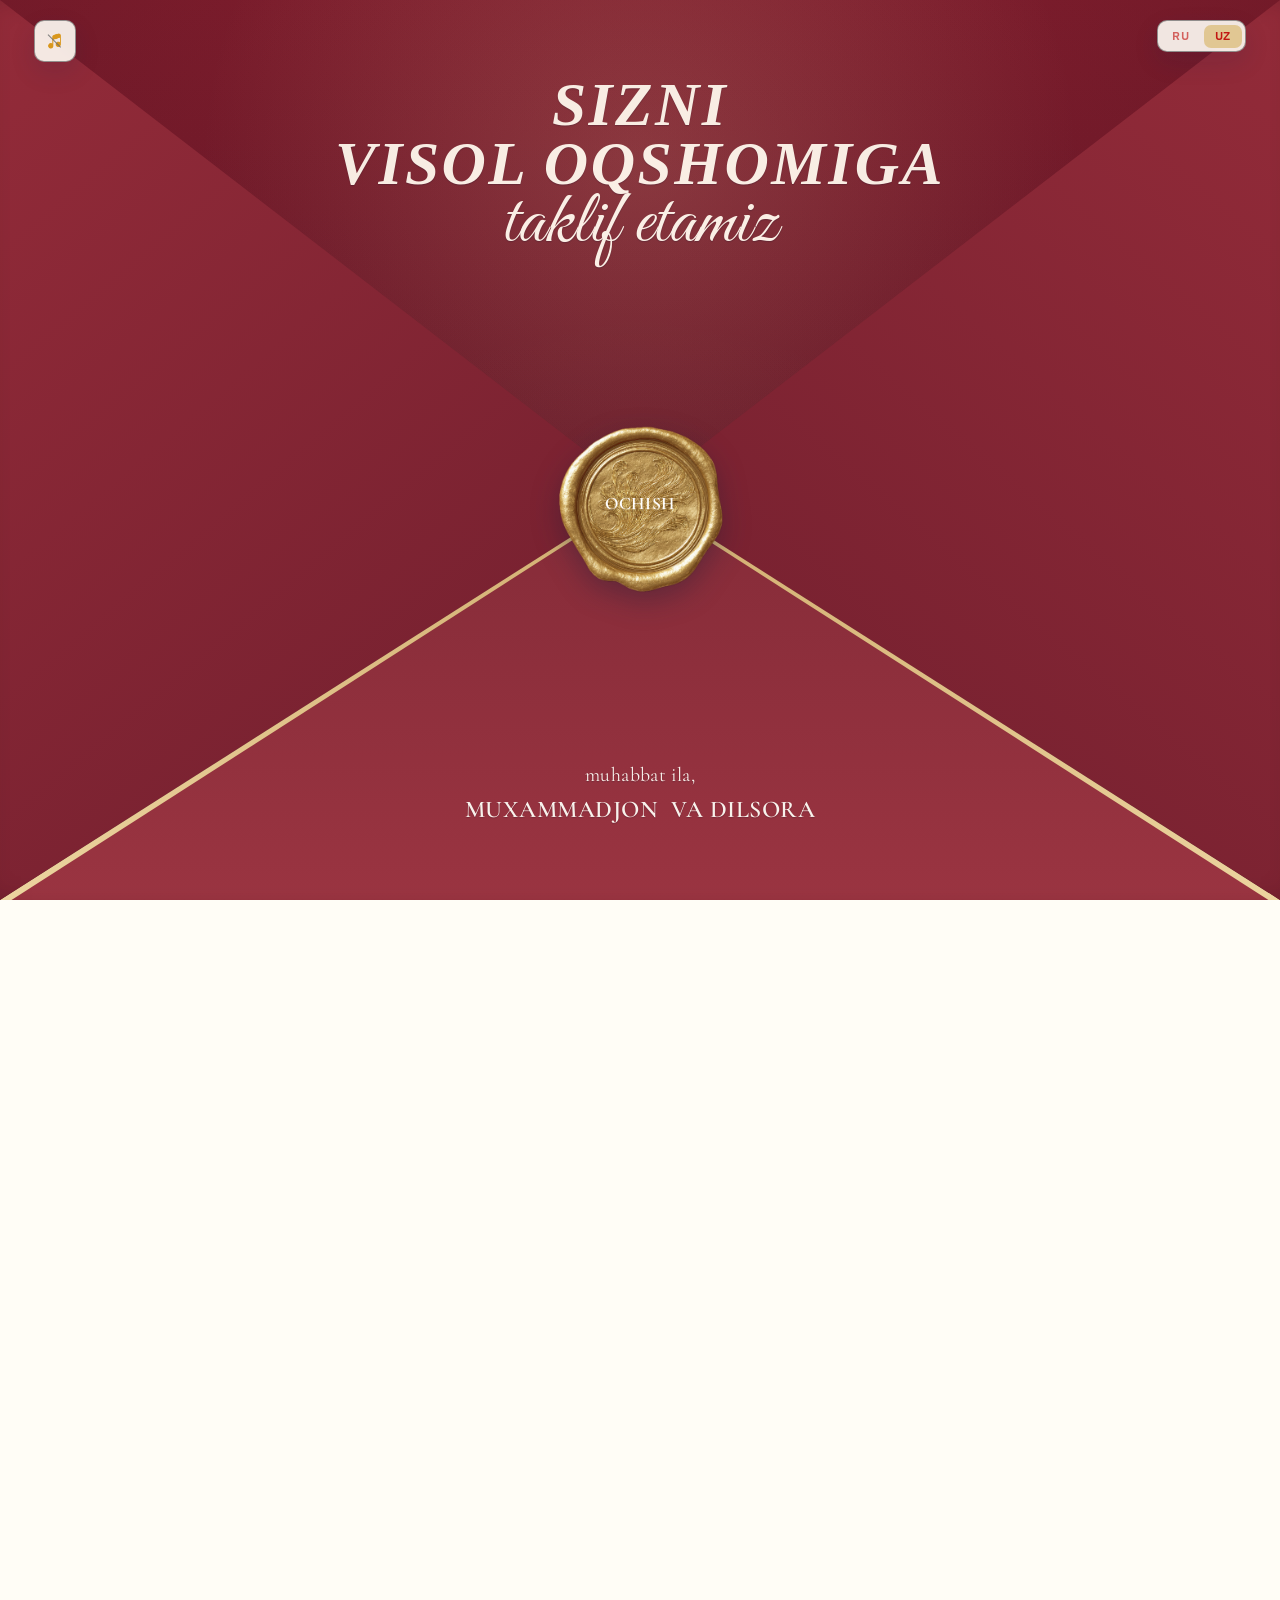
==== index.html @ d84ff4a4 "push push push my baby" ====
<!DOCTYPE html>
<head>
  <meta charset="UTF-8">
  <meta name="viewport" content="width=device-width, initial-scale=1.0">
  <title>Muxammadjon va Dilsora | To'y taklifnomasi</title>

  <meta name="description" content="Muxammadjon va Dilsoraning 2026-yil 19-maydagi to'y taklifnomasi.">

  <!-- Open Graph / Facebook -->
  <meta property="og:type" content="website">
  <meta property="og:url" content="https://muxammadjon-va-dilsora.vercel.app/">
  <meta property="og:title" content="Muxammadjon & Dilsora | 19.05.2026">
  <meta property="og:description" content="Visol oqshomimizga lutfan taklif etamiz. Baxtli kunimizda aziz mehmonimiz bo'ling!">
  <meta property="og:image" content="https://muxammadjon-va-dilsora.vercel.app/images/preview.png">

  <!-- Twitter -->
  <meta name="twitter:card" content="summary_large_image">
  <meta name="twitter:title" content="Muxammadjon & Dilsora | 19.05.2026">
  <meta name="twitter:description" content="Visol oqshomimizga lutfan taklif etamiz. Baxtli kunimizda aziz mehmonimiz bo'ling!">
  <meta name="twitter:image" content="https://muxammadjon-va-dilsora.vercel.app/images/preview.png">

  <!-- Font va Stillar (O'zgartirilmasin) -->
  <link rel="preconnect" href="https://fonts.googleapis.com">
  <link rel="preconnect" href="https://fonts.gstatic.com" crossorigin="">
  <link href="https://fonts.googleapis.com/css2?family=Cormorant+Garamond:ital,wght@0,400;0,600;1,400&family=Great+Vibes&family=IBM+Plex+Sans:wght@400;600&display=swap" rel="stylesheet">
  <link rel="stylesheet" href="./styles/styles.css">
</head>

<body class="intro-active">
  <nav class="language-switcher" data-i18n-attr="aria-label:languageSwitcher" aria-label="Til tanlash">
    <button class="language-option" type="button" data-language="ru"
      data-i18n-attr="aria-label:languageRuLabel;title:languageRuLabel" aria-label="Ruscha" aria-pressed="false"
      title="Ruscha">
      RU
    </button>
    <button class="language-option is-active" type="button" data-language="uz"
      data-i18n-attr="aria-label:languageUzLabel;title:languageUzLabel" aria-label="O'zbekcha" aria-pressed="true"
      title="O'zbekcha">
      UZ
    </button>
  </nav>

  <button class="music-toggle" id="musicToggleBtn" type="button" aria-label="Musiqani yoqish" aria-pressed="false"
    title="Musiqani yoqish">
    <img class="music-icon-image" src="./images/musicIcon.png" alt="" aria-hidden="true">
  </button>

  <section class="intro" id="intro" aria-label="Taklifnoma konverti" data-i18n-attr="aria-label:ariaIntro">
    <div class="envelope-stage" id="envelope" role="img" aria-label="Muhrlangan qog'oz konvert"
      data-i18n-attr="aria-label:ariaEnvelope">
      <div class="flap-note-script">
        <p class="flap-note" data-i18n-html="envelopeTopNote">
          <span class="flap-note-top">SIZNI</span>
          <span
            class="flap-note-middle">VISOL OQSHOMIGA
          </span>
            <span class="flap-note-script">taklif etamiz</span></p>
      </div>
      <div class="flap flap-left"></div>
      <div class="flap flap-right"></div>
      <div class="flap flap-bottom">
        <p class="flap-signature">
          <span data-i18n="withLove">muhabbat ila,</span><br>
          <strong data-i18n="signatureNames">Muxammadjon&#160;va&#160;Dilsora</strong>
        </p>
      </div>

      <button class="seal-button" id="openInviteBtn" type="button" aria-expanded="false">
        <span data-i18n-html="openHere">ochish</span>
      </button>

    </div>
  </section>

  <main class="invitation" id="invitation" aria-hidden="true">
    <section class="letter-hero reveal" id="letterHero">
      <article class="heritage-hero" role="img" aria-label="Yoshlar ismlari tushirilgan an'anaviy sahifa"
        data-i18n-attr="aria-label:ariaOrnamentHero">
        <img class="heritage-border" src="./images/border ornament.png" alt="" aria-hidden="true">
        <div class="heritage-horns" aria-hidden="true">
          <img class="heritage-horn heritage-horn--left" src="./images/musicInstrument.png" alt="">
          <img class="heritage-horn heritage-horn--right" src="./images/musicInstrument.png" alt="">
        </div>
        <p class="ornament-names heritage-names" data-i18n-html="ornamentNames" style="--ornament-name-fit-scale: 1;">
          <span class="ornament-name-line" style="--line-fit-scale: 0.896;">Muxammadjon</span><span
            class="ornament-name-amp">va</span><span class="ornament-name-line"
            style="--line-fit-scale: 0.896;">Dilsora</span></p>
        <img class="heritage-couple" src="./images/couple.png" alt="" aria-hidden="true">
      </article>

      <a class="scroll-indicator scroll-indicator--hero" href="#letterCard">
        <span class="scroll-indicator__text" data-i18n="scrollHint">Pastga tushuring</span>
        <span class="scroll-indicator__arrow" aria-hidden="true">↓</span>
      </a>
    </section>

    <section class="letter-card reveal" id="letterCard">
      <h1 class="hero-title" data-i18n-html="heroNames">Aziz&#160;va&#160;qadrdon<br><span
          class="no-break">insonimiz!</span></h1>

      <p class="lead" data-i18n-html="lead">Hayotimizdagi eng baxtli kunlardan biri - nikoh to'yimizni siz bilan birga
        nishonlashni niyat qildik.<br><br>Sizni ushbu kechamizga samimiy taklif etamiz.<br><br><strong>Quvonchli
          kunimizda aziz mehmonimiz bo'lishingizni intizorlik bilan kutamiz.</strong></p>
    </section>

    <div class="details-sections has-sprigs">
      <div class="section-sprigs" aria-hidden="true">
        <img class="section-sprig section-sprig--top-left" src="./images/pomegranate.png" alt="">
        <img class="section-sprig section-sprig--mid-right" src="./images/pomegranate.png" alt="">
        <img class="section-sprig section-sprig--bottom-left" src="./images/flowerUzb.png" alt="">
      </div>

      <section class="calendar-section reveal" aria-label="To'y sanasi" data-i18n-attr="aria-label:ariaWeddingDate">
        <div class="calendar" role="img" aria-label="2026-yil May kalendari, 19-may belgilangan"
          data-i18n-attr="aria-label:ariaCalendar">
          <div class="calendar-head">
            <span data-i18n="calendarMonth">May, 2026</span>
          </div>

          <div class="calendar-grid week-days">
            <span data-i18n="weekdayMon">DU</span>
            <span data-i18n="weekdayTue">SE</span>
            <span data-i18n="weekdayWed">CHOR</span>
            <span data-i18n="weekdayThu">PAY</span>
            <span data-i18n="weekdayFri">JU</span>
            <span data-i18n="weekdaySat">SHA</span>
            <span data-i18n="weekdaySun">YA</span>
          </div>

          <div class="calendar-grid days">
            <span>18</span>
            <div class="heart-cell" aria-label="To'y kuni" data-i18n-attr="aria-label:ariaWeddingDay">
              <span class="heart-day"><span>19</span></span>
            </div>
            <span>20</span>
            <span>21</span>
            <span>22</span>
            <span>23</span>
            <span>24</span>
          </div>
        </div>
      </section>

      <section class="location-section reveal" aria-label="To'yxona manzili"
        data-i18n-attr="aria-label:ariaVenueDetails">
        <h2 class="location-title" data-i18n="locationTitle">To'y manzili</h2>
        <p class="venue-name" data-i18n="venueName">Otajon ota</p>
        <p class="venue-address" data-i18n="venueAddress">Qorako'l tumani</p>
        <p class="venue-address" data-i18n="venueAddresstuman">Qorako'l tumani</p>
        <div class="map-links">
          <a class="map-link"
            href="https://yandex.uz/maps/192405/karakul/?l=sat%2Cskl&ll=63.840617%2C39.514864&mode=search&sll=63.840251%2C39.513702&text=39.513702%2C63.840251&z=17"
            target="_blank" rel="noopener noreferrer">
            <span data-i18n="mapLinkYandex">Yandex Xarita</span>
          </a>
          <a class="map-link" href="https://maps.app.goo.gl/f39A5SToiLH3HTyYA" target="_blank"
            rel="noopener noreferrer">
            <span data-i18n="mapLinkGoogle">Google Xarita</span>
          </a>
        </div>
      </section>

      <section class="countdown-section reveal" aria-label="Orqaga sanoq" data-i18n-attr="aria-label:ariaCountdown">
        <h2 data-i18n="countdownTitle">Har lahzani sanayapmiz</h2>

        <div class="countdown" id="countdown" role="timer" aria-live="polite">
          <div class="time-unit">
            <span id="days">10</span>
            <small data-i18n="unitDays">Kun</small>
          </div>
          <div class="time-unit">
            <span id="hours">06</span>
            <small data-i18n="unitHours">Soat</small>
          </div>
          <div class="time-unit">
            <span id="minutes">06</span>
            <small data-i18n="unitMinutes">Daqiqa</small>
          </div>
          <div class="time-unit">
            <span id="seconds">27</span>
            <small data-i18n="unitSeconds">Soniya</small>
          </div>
        </div>

        <p class="countdown-message" id="countdownMessage" data-i18n="countdownWaiting">Sizni intiqlik bilan kutamiz.
        </p>
      </section>
    </div>

    <footer class="invite-credit">
      by
      <a class="invite-credit-link" href="https://www.instagram.com/muhammadjon_gofurov_/" target="_blank"
        rel="noopener noreferrer" aria-label="Xushnudbek bot">
        Esanovlar oilasi
      </a>
    </footer>
  </main>

  <audio id="backgroundMusic" src="uzbek music.mp3" preload="auto" loop></audio>

  <script src="./scripts/script.js"></script>

</body>

</html>
---- styles/styles.css ----
:root {
  --paper: #f4eee4;
  --paper-card: #fffaf2;
  --ink-navy: #1c315e;
  --ink-navy-soft: #314b7a;
  --ink-red: #c21612;
  --ink-red-soft: rgba(194, 22, 18, 0.64);
  --ink-red-muted: rgba(194, 22, 18, 0.52);
  --line: #7a2f2b;
  --line-strong: #5f211f;
  --shadow: rgba(58, 25, 24, 0.12);
  --bg-page-start: #fdf8f0;
  --bg-page-end: #ece4d9;
  --surface-frost-navy: rgba(245, 249, 255, 0.9);
  --navy-overlay: rgba(28, 49, 94, 0.72);
  --accent-tint-strong: rgba(122, 47, 43, 0.8);
  --focus-ring-navy: rgba(28, 49, 94, 0.42);
  --seal-shadow: rgba(85, 24, 23, 0.3);
  --seal-shadow-hover: rgba(85, 24, 23, 0.34);
  --card-border: rgba(122, 47, 43, 0.18);
  --ornament-text: #f6f9f2;
  --ornament-text-muted: rgba(238, 248, 238, 0.95);
  --ornament-dot: rgba(238, 247, 236, 0.72);
  --ornament-shadow: rgba(15, 37, 26, 0.36);
  --line-muted: rgba(95, 33, 31, 0.85);
  --navy-border: rgba(28, 49, 94, 0.95);
  --navy-tint: rgba(28, 49, 94, 0.07);
  --gold-soft: rgba(215, 188, 130, 0.95);
  --gold-strong: rgba(215, 188, 130, 0.98);
  --credit-border: rgba(95, 33, 31, 0.52);
  --envelope-bg-start: #7f1d2d;
  --envelope-bg-end: #4b1020;
  --envelope-panel-top-start: #8a2332;
  --envelope-panel-top-end: #5f1725;
  --envelope-panel-side-start: #932b39;
  --envelope-panel-side-mid: #772130;
  --envelope-panel-side-end: #5e1928;
  --envelope-panel-bottom-start: #9a3441;
  --envelope-panel-bottom-mid: #7d2835;
  --envelope-panel-bottom-end: #64202d;
  --envelope-edge-gold-light: #f8e6ad;
  --envelope-edge-gold: #e6c472;
  --envelope-edge-gold-deep: #9b6f34;
  --envelope-edge-gold-glow: rgba(244, 223, 153, 0.38);
  --envelope-edge-width: clamp(7.5px, 0.9vw, 13px);
  --envelope-edge-half-width: clamp(3.75px, 0.45vw, 6.5px);
  --envelope-edge-shadow: rgba(51, 13, 19, 0.34);
  --envelope-edge-shadow-strong: rgba(30, 7, 11, 0.5);
  --envelope-text: #fff4ea;
  --envelope-text-soft: rgba(255, 244, 234, 0.92);
  --envelope-stage-glow: rgba(247, 196, 162, 0.18);
  --envelope-shadow-top: rgba(56, 13, 20, 0.3);
  --envelope-shadow-side: rgba(47, 11, 17, 0.24);
  --envelope-shadow-bottom: rgba(42, 9, 15, 0.27);
  --envelope-seal-text: #2f2614;
  --envelope-seal-text-shadow: rgba(255, 241, 192, 0.3);
  --envelope-seal-focus-ring: rgba(233, 196, 107, 0.62);
  --fold-top-y: 42.8%;
  --fold-center-y: 54.8%;
  --font-body: "Cormorant Garamond", "Times New Roman", serif;
  --font-ui: "IBM Plex Sans", "Segoe UI", sans-serif;
  --font-heading: "Cormorant Garamond", "Times New Roman", serif;
  --font-serif: "Cormorant Garamond", "Times New Roman", serif;
  --font-script: "Great Vibes", "Brush Script MT", cursive;
  --font-display: "Great Vibes", "Brush Script MT", cursive;
  --font-ornament: "Corinthia", "Great Vibes", "Brush Script MT", cursive;
  --title-lg: clamp(2.15rem, 6vw, 3.5rem);
  --title-md: clamp(1.85rem, 4.8vw, 2.75rem);
  --space-xs: clamp(0.45rem, 1.1vw, 0.7rem);
  --space-sm: clamp(0.7rem, 1.8vw, 1.05rem);
  --section-gap: clamp(4.8rem, 13vw, 8rem);
  --text-xs: clamp(0.82rem, 1.5vw, 0.92rem);
  --text-sm: clamp(0.92rem, 1.7vw, 1rem);
  --text-base: clamp(1rem, 1.9vw, 1.1rem);
  --text-lg: clamp(1.35rem, 3.2vw, 1.72rem);
}

* {
  box-sizing: border-box;
}

html,
body {
  margin: 0;
  padding: 0;
  min-height: 100%;
  background: radial-gradient(circle at 20% 10%, var(--bg-page-start) 0%, var(--paper) 56%, var(--bg-page-end) 100%);
  color: var(--line-strong);
  font-family: var(--font-body);
  line-height: 1.55;
}

body {
  overflow-x: hidden;
}

body.intro-active {
  overflow: hidden;
}

.language-switcher {
  position: fixed;
  top: clamp(0.7rem, 2.2vw, 1.25rem);
  right: clamp(1.25rem, 3.4vw, 2.1rem);
  z-index: 70;
  display: inline-flex;
  align-items: center;
  gap: 0.12rem;
  padding: 0.16rem;
  border: 1px solid var(--navy-border);
  border-radius: 999px;
  background: var(--surface-frost-navy);
  backdrop-filter: blur(4px);
}

.music-toggle {
  position: fixed;
  top: clamp(0.7rem, 2.2vw, 1.25rem);
  left: clamp(1.25rem, 3.4vw, 2.1rem);
  z-index: 70;
  appearance: none;
  width: clamp(2.34rem, 4.1vw, 2.62rem);
  aspect-ratio: 1;
  border: 1px solid var(--navy-border);
  border-radius: 999px;
  background: var(--surface-frost-navy);
  color: var(--ink-red);
  display: inline-grid;
  place-items: center;
  padding: 0;
  cursor: pointer;
  backdrop-filter: blur(4px);
  transition: background-color 0.2s ease, color 0.2s ease, transform 0.2s ease;
}

.music-toggle::after {
  content: "";
  position: absolute;
  width: 1px;
  height: 1.15rem;
  background: var(--navy-overlay);
  transform: rotate(-45deg);
  transition: opacity 0.18s ease;
}

.music-toggle:hover {
  background: var(--navy-tint);
}

.music-toggle:focus-visible {
  outline: 2px solid var(--focus-ring-navy);
  outline-offset: 1px;
}

.music-toggle.is-playing {
  background: var(--gold-soft);
  color: var(--ink-red);
}

.music-toggle.is-playing::after {
  opacity: 0;
}

.music-icon-image {
  width: 1.08rem;
  height: 1.08rem;
  object-fit: contain;
  display: block;
  pointer-events: none;
}

.language-option {
  appearance: none;
  min-width: 2.35rem;
  border: none;
  border-radius: 999px;
  padding: 0.35rem 0.64rem;
  background: transparent;
  color: var(--ink-red);
  font-family: var(--font-ui);
  font-size: 0.72rem;
  font-weight: 600;
  letter-spacing: 0.08em;
  line-height: 1;
  cursor: pointer;
  transition: background-color 0.18s ease, color 0.18s ease;
}

.language-option:hover {
  background: var(--navy-tint);
}

.language-option.is-active {
  background: var(--gold-soft);
  color: var(--ink-red);
}

.language-option:focus-visible {
  outline: 2px solid var(--focus-ring-navy);
  outline-offset: 1px;
}

.intro {
  position: fixed;
  inset: 0;
  z-index: 50;
  background: linear-gradient(180deg, var(--envelope-bg-start) 0%, var(--envelope-bg-end) 100%);
  perspective: 1800px;
  transition: opacity 0.85s ease, visibility 0.85s ease;
}

.envelope-stage {
  position: relative;
  width: 100%;
  min-height: 100svh;
  overflow: hidden;
  isolation: isolate;
  background: linear-gradient(180deg, var(--envelope-bg-start) 0%, var(--envelope-bg-end) 100%);
}

.envelope-stage::before {
  content: "";
  position: absolute;
  inset: 0;
  background-image: radial-gradient(circle at 50% 18%, var(--envelope-stage-glow), transparent 45%),
    radial-gradient(circle at 50% 86%, rgba(247, 196, 162, 0.07), transparent 46%);
  pointer-events: none;
  z-index: 1;
}

.envelope-stage::after {
  content: "";
  position: absolute;
  inset: 0;
  background: radial-gradient(circle at 50% 50%, transparent 0%, rgba(40, 9, 15, 0.05) 72%, rgba(28, 6, 11, 0.12) 100%);
  pointer-events: none;
  z-index: 2;
}

.flap {
  position: absolute;
  inset: 0;
  isolation: isolate;
  backface-visibility: hidden;
  transform-style: preserve-3d;
  transition: transform 1s cubic-bezier(0.2, 0.9, 0.2, 1), opacity 0.6s ease;
  will-change: transform;
}

.flap-top {
  clip-path: polygon(0 0, 100% 0, 50% var(--fold-top-y));
  background: radial-gradient(
      ellipse at 50% 101.5%,
      var(--envelope-edge-gold-light) 0%,
      var(--envelope-edge-gold) 57%,
      var(--envelope-edge-gold-deep) 77%,
      transparent 80%
    )
    50% 100% / calc(var(--envelope-edge-width) * 3.6) calc(var(--envelope-edge-width) * 2.4) no-repeat,
    linear-gradient(180deg, var(--envelope-panel-top-start) 0%, var(--envelope-panel-top-end) 100%);
  box-shadow: inset 0 -18px 30px var(--envelope-shadow-top);
  transform-origin: center top;
  transition-delay: 0s;
  z-index: 7;
}

.flap-top::before,
.flap-top::after,
.flap-bottom::before,
.flap-bottom::after {
  content: "";
  position: absolute;
  inset: 0;
  pointer-events: none;
  z-index: 2;
  background-size: 100% 100%;
  background-repeat: no-repeat;
  filter: drop-shadow(0 0 0.6px var(--envelope-edge-gold-glow)) drop-shadow(0 1px 2px var(--envelope-edge-shadow))
    drop-shadow(0 2px 5px var(--envelope-edge-shadow-strong));
}

.flap-top::before {
  background: linear-gradient(
    to bottom right,
    var(--envelope-edge-gold-light) 0%,
    var(--envelope-edge-gold) 54%,
    var(--envelope-edge-gold-deep) 100%
  );
  clip-path: polygon(
    0 0,
    var(--envelope-edge-width) 0,
    calc(50% + var(--envelope-edge-half-width)) var(--fold-top-y),
    calc(50% - var(--envelope-edge-half-width)) var(--fold-top-y)
  );
  -webkit-clip-path: polygon(
    0 0,
    var(--envelope-edge-width) 0,
    calc(50% + var(--envelope-edge-half-width)) var(--fold-top-y),
    calc(50% - var(--envelope-edge-half-width)) var(--fold-top-y)
  );
}

.flap-top::after {
  background: linear-gradient(
    to bottom left,
    var(--envelope-edge-gold-light) 0%,
    var(--envelope-edge-gold) 54%,
    var(--envelope-edge-gold-deep) 100%
  );
  clip-path: polygon(
    calc(100% - var(--envelope-edge-width)) 0,
    100% 0,
    calc(50% + var(--envelope-edge-half-width)) var(--fold-top-y),
    calc(50% - var(--envelope-edge-half-width)) var(--fold-top-y)
  );
  -webkit-clip-path: polygon(
    calc(100% - var(--envelope-edge-width)) 0,
    100% 0,
    calc(50% + var(--envelope-edge-half-width)) var(--fold-top-y),
    calc(50% - var(--envelope-edge-half-width)) var(--fold-top-y)
  );
}

.flap-left {
  clip-path: polygon(0 0, 50% var(--fold-center-y), 0 100%);
  background: linear-gradient(
    140deg,
    var(--envelope-panel-side-start) 0%,
    var(--envelope-panel-side-mid) 58%,
    var(--envelope-panel-side-end) 100%
  );
  box-shadow: inset -14px 0 25px var(--envelope-shadow-side);
  transform-origin: 0% var(--fold-center-y);
  transition-delay: 0.12s;
  z-index: 5;
}

.flap-right {
  clip-path: polygon(100% 0, 50% var(--fold-center-y), 100% 100%);
  background: linear-gradient(
    220deg,
    var(--envelope-panel-side-start) 0%,
    var(--envelope-panel-side-mid) 58%,
    var(--envelope-panel-side-end) 100%
  );
  box-shadow: inset 14px 0 25px var(--envelope-shadow-side);
  transform-origin: 100% var(--fold-center-y);
  transition-delay: 0.12s;
  z-index: 5;
}

.flap-bottom {
  clip-path: polygon(0 100%, 100% 100%, 50% var(--fold-center-y));
  background: radial-gradient(
      ellipse at 50% -2.3%,
      var(--envelope-edge-gold-light) 0%,
      var(--envelope-edge-gold) 54%,
      var(--envelope-edge-gold-deep) 74%,
      transparent 78%
    )
    50% 0 / calc(var(--envelope-edge-width) * 3.8) calc(var(--envelope-edge-width) * 2.5) no-repeat,
    linear-gradient(
      0deg,
      var(--envelope-panel-bottom-start) 0%,
      var(--envelope-panel-bottom-mid) 62%,
      var(--envelope-panel-bottom-end) 100%
    );
  box-shadow: inset 0 11px 22px var(--envelope-shadow-bottom), 0 -1px 8px rgba(46, 11, 17, 0.2);
  transform-origin: center bottom;
  transition-delay: 0.2s;
  z-index: 5;
}

.flap-bottom::before {
  background: linear-gradient(
    to top right,
    var(--envelope-edge-gold-light) 0%,
    var(--envelope-edge-gold) 54%,
    var(--envelope-edge-gold-deep) 100%
  );
  clip-path: polygon(
    0 100%,
    var(--envelope-edge-width) 100%,
    calc(50% + var(--envelope-edge-half-width)) var(--fold-center-y),
    calc(50% - var(--envelope-edge-half-width)) var(--fold-center-y)
  );
  -webkit-clip-path: polygon(
    0 100%,
    var(--envelope-edge-width) 100%,
    calc(50% + var(--envelope-edge-half-width)) var(--fold-center-y),
    calc(50% - var(--envelope-edge-half-width)) var(--fold-center-y)
  );
}

.flap-bottom::after {
  background: linear-gradient(
    to top left,
    var(--envelope-edge-gold-light) 0%,
    var(--envelope-edge-gold) 54%,
    var(--envelope-edge-gold-deep) 100%
  );
  clip-path: polygon(
    calc(100% - var(--envelope-edge-width)) 100%,
    100% 100%,
    calc(50% + var(--envelope-edge-half-width)) var(--fold-center-y),
    calc(50% - var(--envelope-edge-half-width)) var(--fold-center-y)
  );
  -webkit-clip-path: polygon(
    calc(100% - var(--envelope-edge-width)) 100%,
    100% 100%,
    calc(50% + var(--envelope-edge-half-width)) var(--fold-center-y),
    calc(50% - var(--envelope-edge-half-width)) var(--fold-center-y)
  );
}

.flap-note {
  position: absolute;
  top: clamp(3vh, 5.8vw, 10vh);
  left: 50%;
  transform: translateX(-50%);
  z-index: 2;
  margin: 0;
  color: var(--envelope-text);
  text-align: center;
  font-family: var(--font-display);
  font-size: clamp(2rem, 5.5vw, 4.8rem);
  line-height: 0.95;
  letter-spacing: 0.02em;
  text-shadow: 0 1px 1px rgba(13, 20, 45, 0.22);
  transition: transform 0.7s ease, opacity 0.45s ease;
}

.flap-signature {
  position: absolute;
  left: 50%;
  bottom: clamp(5vh, 6.8vw, 8vh);
  transform: translateX(-50%);
  z-index: 2;
  margin: 0;
  color: var(--envelope-text-soft);
  text-align: center;
  font-size: clamp(1.25rem, 2.7vw, 2rem);
  letter-spacing: 0.04em;
  text-shadow: 0 1px 1px rgba(12, 18, 43, 0.22);
  transition: transform 0.7s ease, opacity 0.45s ease;
}

.flap-signature strong {
  display: block;
  font-family: var(--font-heading);
  font-size: clamp(1.5rem, 3.2vw, 2.7rem);
  font-weight: 700;
  letter-spacing: 0.04em;
  text-transform: uppercase;
  white-space: nowrap;
}

.seal-button {
  position: absolute;
  left: 50%;
  top: 56%;
  z-index: 12;
  transform: translate(-50%, -50%);
  appearance: none;
  width: clamp(124px, 16.4vw, 188px);
  aspect-ratio: 1326 / 1230;
  border: none;
  padding: 0;
  background: transparent;
  display: grid;
  place-items: center;
  cursor: pointer;
  filter: drop-shadow(0 10px 14px var(--seal-shadow));
  transition: transform 0.24s ease, filter 0.24s ease, opacity 0.35s ease;
}

.seal-button::before {
  content: "";
  position: absolute;
  inset: 0;
  z-index: 0;
  background: url("../images/gold wax seal.png") center / contain no-repeat;
}

.seal-button span {
  position: relative;
  z-index: 1;
  color: var(--envelope-seal-text);
  font-family: var(--font-ui);
  font-size: clamp(1rem, 1.65vw, 1.35rem);
  font-weight: 500;
  letter-spacing: 0.04em;
  line-height: 1.25;
  text-transform: none;
  text-shadow: 0 1px 1px var(--envelope-seal-text-shadow);
}

.seal-button:hover,
.seal-button:focus-visible {
  transform: translate(-50%, -50%) scale(1.04);
  filter: drop-shadow(0 12px 16px var(--seal-shadow-hover));
}

.seal-button:focus-visible {
  outline: 3px solid var(--envelope-seal-focus-ring);
  outline-offset: 4px;
}

.intro.opened .flap-top {
  transform: rotateX(-178deg);
}

.intro.opened .flap-left {
  transform: rotate(-7deg) translateX(-44%);
  opacity: 0.08;
}

.intro.opened .flap-right {
  transform: rotate(7deg) translateX(44%);
  opacity: 0.08;
}

.intro.opened .flap-bottom {
  transform: translateY(48%) rotate(2.5deg);
  opacity: 0.1;
}

.intro.opened .flap-note {
  transform: translateX(-50%) translateY(-16px);
  opacity: 0;
}

.intro.opened .flap-signature {
  transform: translate(-50%, 20px);
  opacity: 0;
}

.intro.opened .seal-button {
  opacity: 0;
  transform: translate(-50%, -50%) scale(0.76);
  pointer-events: none;
}

.intro.fade-out {
  opacity: 0;
  visibility: hidden;
}

.invitation {
  width: 100%;
  max-width: 940px;
  min-width: min(940px, 92vw);
  flex-shrink: 0;
  margin: 0 auto;
  padding: clamp(1.4rem, 4vw, 2.5rem) clamp(1rem, 3.2vw, 2rem);
  border: 1.5px solid var(--card-border);
  border-radius: 26px;
  background: linear-gradient(180deg, var(--paper-card) 0%, var(--paper) 100%);
  box-shadow: 0 14px 28px var(--shadow);
  display: grid;
  gap: var(--section-gap);
  opacity: 0;
  transform: translateY(24px);
  transition: opacity 0.9s ease, transform 0.9s ease;
}

body.invitation-visible .invitation {
  opacity: 1;
  transform: translateY(0);
}

.letter-hero,
.letter-card,
.calendar-section,
.location-section,
.countdown-section {
  position: relative;
  margin: 0;
  padding: var(--space-sm) clamp(0.3rem, 1.2vw, 0.8rem);
  border: none;
  background: transparent;
  box-shadow: none;
  display: flex;
  flex-direction: column;
  align-items: center;
  gap: var(--space-sm);
}

.letter-card {
  gap: clamp(1.25rem, 3.3vw, 2rem);
}

.letter-hero::before,
.letter-card::before,
.calendar-section::before,
.location-section::before,
.countdown-section::before {
  content: none;
}

.letter-hero {
  min-height: calc(100vh - clamp(1.5rem, 4vw, 2.8rem));
  min-height: calc(100svh - clamp(1.5rem, 4vw, 2.8rem));
  justify-content: center;
  gap: clamp(1.1rem, 3.6vw, 2rem);
  padding-top: clamp(1.5rem, 4vw, 2.8rem);
  padding-bottom: clamp(3.8rem, 8vw, 5rem);
}

.ornament-hero {
  position: relative;
  width: min(100%, clamp(290px, 60vw, 560px));
  aspect-ratio: 2 / 3;
  isolation: isolate;
  display: flex;
  align-items: stretch;
  justify-content: center;
  filter: drop-shadow(0 26px 34px var(--shadow));
}

.ornament-hero::before {
  content: "";
  position: absolute;
  inset: 0;
  background: url("../images/blue ornament .png") center / cover no-repeat;
}

.ornament-content {
  position: absolute;
  inset: clamp(2.6rem, 8.2vw, 4.2rem) clamp(2.3rem, 8.5vw, 3.5rem)
    clamp(2.8rem, 8.4vw, 4rem);
  z-index: 1;
  display: flex;
  flex-direction: column;
  align-items: center;
  text-align: center;
  color: var(--ornament-text);
  text-shadow: 0 2px 8px var(--ornament-shadow);
}

.ornament-names {
  margin: clamp(0.9rem, 3.1vw, 1.3rem) 0 0;
  font-family: var(--font-display);
  font-size: var(--title-lg);
  line-height: 0.9;
  color: var(--ornament-text);
}

.ornament-names span {
  display: inline-block;
  margin: clamp(0.2rem, 1vw, 0.45rem) 0;
  font-family: var(--font-serif);
  font-size: var(--title-lg);
  letter-spacing: 0.1em;
  text-transform: uppercase;
}

.ornament-message {
  margin: clamp(1rem, 2.6vw, 1.35rem) 0 0;
  max-width: 22ch;
  color: var(--ornament-text-muted);
  font-size: clamp(0.92rem, 2.15vw, 1.25rem);
  line-height: 1.44;
}

.ornament-date {
  margin-top: auto;
  display: grid;
  justify-items: center;
  gap: clamp(0.3rem, 1vw, 0.56rem);
}

.ornament-date span {
  display: block;
  color: var(--ornament-text);
  font-family: var(--font-display);
  font-size: clamp(2rem, 6.4vw, 4.15rem);
  line-height: 0.86;
}

.ornament-date i {
  width: 5px;
  height: 5px;
  border-radius: 999px;
  background: var(--ornament-dot);
}

.scroll-indicator {
  position: absolute;
  left: 50%;
  bottom: calc(env(safe-area-inset-bottom) + clamp(0.6rem, 2vw, 1.1rem));
  transform: translateX(-50%);
  z-index: 2;
  display: flex;
  flex-direction: column;
  align-items: center;
  gap: 0.2rem;
  color: var(--line-muted);
  pointer-events: none;
  user-select: none;
}

.scroll-indicator__text {
  font-family: var(--font-ui);
  font-size: clamp(0.72rem, 1.5vw, 0.85rem);
  letter-spacing: 0.1em;
  text-transform: uppercase;
}

.scroll-indicator__arrow {
  display: block;
  font-size: clamp(1.3rem, 2.7vw, 1.7rem);
  line-height: 1;
  animation: scroll-indicator-bounce 1.8s ease-in-out infinite;
}

h1,
h2 {
  margin: 0;
  text-align: center;
  color: var(--line-strong);
  font-family: var(--font-heading);
  font-weight: 600;
  line-height: 1.12;
  letter-spacing: -0.015em;
}

h1 {
  display: flex;
  align-items: center;
  justify-content: center;
  gap: clamp(0.4rem, 1.8vw, 0.85rem);
  font-size: var(--title-lg);
  font-weight: 500;
  white-space: nowrap;
}

.hero-title {
  display: block;
  color: var(--ink-red);
  width: 100%;
  max-width: 100%;
  white-space: normal;
  overflow-wrap: anywhere;
  text-wrap: balance;
  font-family: var(--font-script);
  font-size: clamp(3.9rem, 11.6vw, 9.1rem);
  font-weight: 400;
  line-height: 0.9;
  letter-spacing: 0.012em;
}

.hero-title .no-break {
  white-space: nowrap;
}

h2 {
  font-size: var(--title-md);
}

.lead {
  margin: 0;
  max-width: 31ch;
  text-align: center;
  color: var(--ink-red);
  font-family: var(--font-serif);
  line-height: 1.28;
  font-size: clamp(1.72rem, 3.5vw, 2.6rem);
  letter-spacing: 0.01em;
}

.lead strong {
  font-weight: 600;
}

@keyframes scroll-indicator-bounce {
  0%,
  100% {
    transform: translateY(0);
    opacity: 0.62;
  }

  45% {
    transform: translateY(7px);
    opacity: 1;
  }
}

.calendar-section,
.location-section,
.countdown-section {
  text-align: center;
}

.letter-card + .calendar-section,
.calendar-section + .location-section,
.location-section + .countdown-section {
  margin-top: 0;
}

.calendar-section {
  padding-top: clamp(0.3rem, 1.4vw, 0.8rem);
  padding-bottom: clamp(0.8rem, 2vw, 1.2rem);
  gap: clamp(0.9rem, 2.1vw, 1.4rem);
}

.calendar {
  width: min(720px, 100%);
  margin: 0 auto;
  padding: 0;
  border: none;
  border-radius: 0;
  background: transparent;
  display: flex;
  flex-direction: column;
  gap: clamp(0.55rem, 1.6vw, 0.95rem);
}

.calendar-head {
  order: 3;
  padding: clamp(0.35rem, 1.5vw, 0.8rem) 0 0;
  color: var(--ink-red);
  font-family: var(--font-script);
  font-size: clamp(3.35rem, 8.5vw, 6.05rem);
  font-weight: 400;
  letter-spacing: 0.012em;
  line-height: 0.88;
  text-transform: none;
}

.calendar-grid {
  display: grid;
  grid-template-columns: repeat(7, minmax(0, 1fr));
  width: min(470px, 100%);
  margin: 0 auto;
  align-items: center;
  justify-items: center;
}

.calendar-grid.week-days {
  order: 1;
}

.calendar-grid.days {
  order: 2;
}

.week-days span {
  padding: 0;
  color: var(--ink-red-soft);
  font-family: var(--font-serif);
  font-size: clamp(1.7rem, 2.7vw, 2.25rem);
  letter-spacing: 0.02em;
  font-weight: 500;
  text-transform: uppercase;
}

.week-days span:last-child {
  font-weight: 500;
}

.days span {
  min-height: clamp(48px, 5.8vw, 64px);
  display: grid;
  place-items: center;
  color: var(--ink-red);
  font-family: var(--font-serif);
  font-size: clamp(2rem, 3.8vw, 2.65rem);
  font-weight: 500;
  line-height: 1;
}

.days .heart-cell {
  min-height: clamp(78px, 10vw, 114px);
  display: grid;
  place-items: center;
}

.heart-day {
  position: relative;
  width: clamp(76px, 10.6vw, 124px);
  height: clamp(68px, 9.8vw, 112px);
  display: grid;
  place-items: center;
  background: url("../images/gold heart.png") center / contain no-repeat;
}

.heart-day > span {
  position: relative;
  z-index: 1;
  color: #fff;
  font-family: var(--font-serif);
  font-size: clamp(2rem, 4vw, 2.75rem);
  font-weight: 600;
  line-height: 1;
}

.location-title {
  margin: 0;
  padding: 0;
  color: var(--ink-red);
  font-family: var(--font-script);
  font-size: clamp(3.1rem, 7.9vw, 5.3rem);
  font-weight: 400;
  line-height: 0.9;
  letter-spacing: 0.01em;
  text-transform: none;
  white-space: normal;
  max-width: min(16ch, 100%);
}

.venue-name,
.venue-address {
  color: var(--ink-red);
  font-family: var(--font-serif);
  font-size: clamp(1.6rem, 3vw, 2.15rem);
  font-weight: 500;
  line-height: 1.24;
}

.venue-name {
  margin: 0;
  max-width: 16ch;
  font-family: var(--font-serif);
  font-size: clamp(2.2rem, 4.8vw, 3.65rem);
  font-weight: 600;
  letter-spacing: 0.06em;
  line-height: 1.08;
}

.venue-address {
  margin: 0;
  max-width: 26ch;
  font-size: clamp(1.45rem, 3.2vw, 2.3rem);
  letter-spacing: 0.01em;
}

.venue-address + .venue-address {
  max-width: 30ch;
  font-size: clamp(1.25rem, 2.45vw, 1.9rem);
  opacity: 0.9;
}

.map-links {
  margin-top: clamp(1.15rem, 3.1vw, 2.2rem);
  width: min(720px, 100%);
  display: grid;
  grid-template-columns: repeat(2, minmax(0, 1fr));
  justify-content: center;
  gap: clamp(0.65rem, 1.8vw, 1rem);
}

.map-link {
  display: inline-grid;
  place-items: center;
  min-height: clamp(58px, 7.4vw, 78px);
  margin-top: 0;
  padding: 0.75rem 1.3rem;
  border: 2px solid var(--navy-border);
  border-radius: 22px;
  text-decoration: none;
  color: var(--ink-red);
  background: transparent;
  font-family: var(--font-serif);
  font-size: clamp(1.28rem, 2.4vw, 1.9rem);
  font-weight: 500;
  letter-spacing: 0.03em;
  box-shadow: none;
  transition: background-color 0.2s ease, color 0.2s ease, transform 0.2s ease;
}

.map-link:hover,
.map-link:focus-visible {
  transform: translateY(-2px);
  background: rgba(194, 22, 18, 0.08);
  box-shadow: none;
}

.location-section {
  width: min(780px, 100%);
  margin: 0 auto;
  padding-top: clamp(1rem, 2.4vw, 1.7rem);
  gap: clamp(0.72rem, 2vw, 1.35rem);
}

.location-section::before {
  content: none;
  display: none;
}

.countdown {
  --label-row-height: clamp(22px, 2.8vw, 34px);
  display: flex;
  align-items: flex-end;
  justify-content: center;
  gap: clamp(0.38rem, 1.5vw, 1.1rem);
  margin-top: clamp(0.5rem, 1.8vw, 1rem);
  width: min(880px, 100%);
}

.time-unit {
  position: relative;
  min-width: clamp(62px, 11vw, 132px);
  display: flex;
  flex-direction: column;
  align-items: center;
  justify-content: flex-start;
  padding-right: clamp(0.26rem, 0.8vw, 0.62rem);
}

.time-unit:not(:last-child)::after {
  content: ":";
  position: absolute;
  top: clamp(0.2rem, 1vw, 0.7rem);
  right: calc(clamp(0.32rem, 1vw, 0.7rem) * -1);
  color: var(--gold-soft);
  font-family: var(--font-serif);
  font-size: clamp(2.55rem, 6.1vw, 4.95rem);
  font-weight: 500;
  line-height: 1;
}

.time-unit span {
  display: block;
  color: var(--ink-red);
  font-family: var(--font-serif);
  font-size: clamp(2.55rem, 6.1vw, 4.95rem);
  font-weight: 500;
  line-height: 1;
  letter-spacing: 0.02em;
  font-variant-numeric: tabular-nums;
}

.time-unit small {
  margin-top: clamp(0.12rem, 0.45vw, 0.28rem);
  min-height: var(--label-row-height);
  display: flex;
  align-items: flex-start;
  color: var(--gold-soft);
  font-family: var(--font-serif);
  font-size: clamp(1.08rem, 2vw, 1.78rem);
  font-weight: 400;
  letter-spacing: 0.01em;
  line-height: 1.1;
  text-transform: none;
}

.countdown-section h2 {
  margin: 0;
  padding: 0;
  max-width: 14ch;
  line-height: 0.9;
  color: var(--ink-red);
  font-family: var(--font-script);
  font-size: clamp(3.15rem, 9vw, 7rem);
  font-weight: 400;
  letter-spacing: 0.01em;
  text-transform: none;
}

.countdown-message {
  margin: clamp(0.8rem, 2.2vw, 1.4rem) 0 0;
  color: var(--ink-red);
  font-family: var(--font-serif);
  font-size: clamp(1.08rem, 2.2vw, 1.7rem);
  letter-spacing: 0.012em;
}

.countdown-section {
  width: min(900px, 100%);
  margin: 0 auto;
  gap: clamp(0.75rem, 2.2vw, 1.4rem);
  padding-top: clamp(1rem, 2.8vw, 1.9rem);
}

.countdown-section::after {
  content: none;
  display: none;
}

.invite-credit {
  margin: 0;
  padding: var(--space-sm) 0 var(--space-xs);
  display: flex;
  align-items: center;
  justify-content: center;
  gap: 0.3rem;
  text-align: center;
  color: var(--line-strong);
  font-family: var(--font-ui);
  font-size: clamp(0.84rem, 1.7vw, 0.96rem);
  font-weight: 500;
  letter-spacing: 0.06em;
  text-transform: uppercase;
}

.invite-credit-link {
  color: var(--line-strong);
  text-decoration: none;
  border-bottom: 1px solid var(--credit-border);
  transition: color 0.18s ease, border-color 0.18s ease;
}

.invite-credit-link:hover,
.invite-credit-link:focus-visible {
  color: var(--line);
  border-bottom-color: var(--accent-tint-strong);
}

.reveal {
  opacity: 0;
  transform: translateY(24px);
  transition: opacity 0.78s ease, transform 0.78s ease;
}

.reveal.visible {
  opacity: 1;
  transform: translateY(0);
}

@media (max-width: 860px) {
  .flap-note {
    top: clamp(3vh, 8vw, 8vh);
    font-size: clamp(2rem, 9vw, 3.8rem);
  }

  .flap-signature {
    bottom: clamp(4.8vh, 9vw, 7vh);
    font-size: clamp(1rem, 3.8vw, 1.45rem);
  }

  .flap-signature strong {
    font-size: clamp(1.02rem, 4.6vw, 1.65rem);
    font-weight: 700;
    letter-spacing: 0.04em;
    text-transform: uppercase;
  }
}

@media (max-width: 740px) {
  :root {
    --fold-top-y: 44.6%;
    --fold-center-y: 56.2%;
    --envelope-edge-width: clamp(5.4px, 1.2vw, 9.6px);
    --envelope-edge-half-width: clamp(2.7px, 0.6vw, 4.8px);
  }

  .seal-button {
    top: 56.5%;
  }

  .invitation {
    width: 100%;
    max-width: none;
    margin: 0;
    border-radius: 0;
    padding: clamp(1rem, 4vw, 1.5rem);
    gap: clamp(3.8rem, 15vw, 5.8rem);
  }

  .letter-hero {
    min-height: calc(100svh - 1.2rem);
    justify-content: flex-start;
    padding-top: clamp(3.7rem, 13vw, 6rem);
    padding-bottom: clamp(4.2rem, 10vw, 5.6rem);
  }

  .ornament-hero {
    width: min(100%, 470px);
  }

  .ornament-content {
    inset: clamp(2.25rem, 9vw, 3.4rem) clamp(2rem, 9.8vw, 3.1rem)
      clamp(2.35rem, 10.3vw, 3.5rem);
  }

  h1 {
    font-size: clamp(1.68rem, 8.1vw, 2.35rem);
  }

  .hero-title {
    font-size: clamp(3.25rem, 16.8vw, 6.2rem);
  }

  .lead {
    max-width: 24ch;
    font-size: clamp(1.58rem, 6vw, 2.1rem);
  }

  .week-days span {
    font-size: clamp(1.4rem, 4.6vw, 1.8rem);
  }

  .days span {
    min-height: clamp(42px, 10.5vw, 60px);
    font-size: clamp(1.7rem, 6.2vw, 2.4rem);
  }

  .days .heart-cell {
    min-height: clamp(70px, 16vw, 98px);
  }

  .heart-day {
    width: clamp(66px, 14.5vw, 94px);
    height: clamp(60px, 13vw, 86px);
  }

  .heart-day > span {
    font-size: clamp(1.7rem, 6.4vw, 2.3rem);
  }

  .calendar-head {
    font-size: clamp(2.75rem, 13vw, 4.8rem);
  }

  .location-section {
    width: min(640px, 100%);
    gap: clamp(0.62rem, 1.8vw, 1rem);
  }

  .location-section::before {
    width: min(620px, 100%);
    height: clamp(200px, 48vw, 280px);
    margin-bottom: clamp(0.08rem, 0.6vw, 0.28rem);
  }

  .location-title {
    font-size: clamp(2.55rem, 12vw, 4.4rem);
  }

  .venue-name {
    max-width: 16ch;
    font-size: clamp(1.85rem, 6.8vw, 2.75rem);
    letter-spacing: 0.04em;
  }

  .venue-address {
    max-width: 23ch;
    font-size: clamp(1.18rem, 5vw, 1.78rem);
  }

  .venue-address + .venue-address {
    font-size: clamp(1.05rem, 3.6vw, 1.42rem);
  }

  .map-links {
    grid-template-columns: 1fr;
    gap: 0.66rem;
  }

  .map-link {
    min-height: clamp(52px, 9.2vw, 68px);
    font-size: clamp(1.02rem, 4.2vw, 1.42rem);
    border-radius: 18px;
  }

  .countdown {
    --label-row-height: clamp(18px, 3.5vw, 26px);
    gap: clamp(0.28rem, 1.3vw, 0.64rem);
  }

  .countdown-section {
    width: min(680px, 100%);
    gap: clamp(0.58rem, 1.9vw, 1rem);
  }

  .countdown-section h2 {
    max-width: 14ch;
    font-size: clamp(2.65rem, 11.5vw, 4.6rem);
  }

  .time-unit {
    min-width: clamp(52px, 13vw, 88px);
    padding-right: clamp(0.18rem, 0.85vw, 0.44rem);
  }

  .time-unit:not(:last-child)::after {
    top: clamp(0.06rem, 0.5vw, 0.25rem);
    right: calc(clamp(0.2rem, 0.7vw, 0.46rem) * -1);
    font-size: clamp(2rem, 7.2vw, 3.5rem);
  }

  .time-unit span {
    font-size: clamp(2rem, 7.2vw, 3.5rem);
  }

  .time-unit small {
    font-size: clamp(0.9rem, 2.9vw, 1.28rem);
  }

  .countdown-message {
    margin-top: clamp(0.65rem, 1.8vw, 0.95rem);
    font-size: clamp(0.92rem, 2.8vw, 1.22rem);
  }

  .countdown-section::after {
    width: min(420px, 85%);
    height: clamp(180px, 38vw, 270px);
    margin-top: clamp(0.7rem, 2.6vw, 1.4rem);
  }
}

@media (max-width: 480px) {
  :root {
    --fold-top-y: 46%;
    --fold-center-y: 57.1%;
    --envelope-edge-width: clamp(4.2px, 1.5vw, 7.2px);
    --envelope-edge-half-width: clamp(2.1px, 0.75vw, 3.6px);
  }

  .language-switcher {
    top: 0.62rem;
    right: 1.12rem;
  }

  .music-toggle {
    top: 0.62rem;
    left: 1.12rem;
  }

  .language-option {
    min-width: 2.18rem;
    padding: 0.33rem 0.55rem;
    font-size: 0.68rem;
  }

  .flap-note {
    top: 4.6vh;
    font-size: clamp(1.75rem, 9vw, 2.6rem);
  }

  .flap-signature {
    bottom: 4.5vh;
    font-size: 0.98rem;
  }

  .flap-signature strong {
    font-size: clamp(0.86rem, 5.8vw, 1.35rem);
  }

  .letter-hero {
    min-height: calc(100svh - 0.7rem);
    padding-top: clamp(4.2rem, 15vw, 5.4rem);
  }

  .ornament-hero {
    width: min(100%, 350px);
    filter: drop-shadow(0 16px 20px var(--shadow));
  }

  .ornament-content {
    inset: clamp(1.9rem, 10vw, 2.65rem) clamp(1.65rem, 9vw, 2.15rem)
      clamp(1.95rem, 10.5vw, 2.8rem);
  }

  .ornament-message {
    max-width: 20ch;
    font-size: clamp(0.8rem, 3.6vw, 0.94rem);
  }

  .ornament-date span {
    font-size: clamp(1.72rem, 9.7vw, 2.5rem);
  }

  h1 {
    font-size: clamp(1.4rem, 8vw, 1.95rem);
  }

  .hero-title {
    font-size: clamp(2.85rem, 16.8vw, 4.8rem);
  }

  .lead {
    max-width: 22ch;
    line-height: 1.3;
    font-size: clamp(1.38rem, 7vw, 1.76rem);
  }

  .week-days span {
    font-size: clamp(1.12rem, 5vw, 1.35rem);
  }

  .days span {
    min-height: clamp(38px, 11vw, 52px);
    font-size: clamp(1.42rem, 6.5vw, 1.9rem);
  }

  .days .heart-cell {
    min-height: clamp(62px, 18vw, 84px);
  }

  .heart-day {
    width: clamp(60px, 16vw, 80px);
    height: clamp(54px, 14vw, 72px);
  }

  .heart-day > span {
    font-size: clamp(1.36rem, 7vw, 1.78rem);
  }

  .calendar-head {
    font-size: clamp(2.45rem, 12.8vw, 3.7rem);
  }

  .location-section::before {
    height: clamp(165px, 52vw, 230px);
    border-radius: 0;
  }

  .location-title {
    font-size: clamp(2.18rem, 14.2vw, 3.55rem);
  }

  .venue-name {
    font-size: clamp(1.52rem, 7.4vw, 2.25rem);
    letter-spacing: 0.03em;
  }

  .venue-address {
    max-width: 21ch;
    font-size: clamp(1.03rem, 5.4vw, 1.42rem);
  }

  .venue-address + .venue-address {
    font-size: clamp(0.95rem, 4.5vw, 1.16rem);
  }

  .map-link {
    min-height: clamp(47px, 11vw, 60px);
    font-size: clamp(0.9rem, 4.8vw, 1.1rem);
    border-width: 1.5px;
    border-radius: 14px;
    letter-spacing: 0.02em;
  }

  .countdown-section h2 {
    font-size: clamp(2.2rem, 14.8vw, 3.45rem);
    line-height: 0.92;
  }

  .countdown {
    --label-row-height: clamp(16px, 3.8vw, 20px);
    gap: clamp(0.12rem, 0.8vw, 0.32rem);
    width: min(98vw, 100%);
  }

  .time-unit {
    min-width: clamp(42px, 12.2vw, 68px);
    padding-right: clamp(0.08rem, 0.5vw, 0.2rem);
  }

  .time-unit:not(:last-child)::after {
    right: calc(clamp(0.08rem, 0.5vw, 0.2rem) * -1);
    top: clamp(0.1rem, 0.9vw, 0.24rem);
    font-size: clamp(1.52rem, 7.8vw, 2.25rem);
  }

  .time-unit span {
    font-size: clamp(1.52rem, 7.8vw, 2.25rem);
  }

  .time-unit small {
    font-size: clamp(0.72rem, 3.2vw, 0.92rem);
    letter-spacing: 0;
  }

  .countdown-message {
    font-size: clamp(0.8rem, 3.8vw, 1rem);
  }

  .countdown-section::after {
    width: min(320px, 90%);
    height: clamp(145px, 45vw, 200px);
    margin-top: clamp(0.5rem, 2.1vw, 1rem);
  }
}

/* Maryinvite reference-inspired refinements */
:root {
  --paper: #fffdf6;
  --paper-card: #fffdf6;
  --bg-page-start: #fffdf6;
  --bg-page-end: #f6f2e7;
  --ink-navy: #112250;
  --ink-navy-soft: #aa1410;
  --line: #9f2217;
  --line-strong: #c21612;
  --gold-soft: rgba(224, 197, 142, 0.92);
  --gold-strong: rgba(224, 197, 142, 0.98);
  --navy-border: rgba(108, 108, 108, 0.72);
  --navy-tint: rgba(17, 34, 80, 0.08);
  --surface-frost-navy: rgba(255, 253, 246, 0.9);
  --shadow: rgba(17, 34, 80, 0.1);
  --envelope-bg-start: #7f1d2d;
  --envelope-bg-end: #4b1020;
  --envelope-panel-top-start: #8a2332;
  --envelope-panel-top-end: #5f1725;
  --envelope-panel-side-start: #932b39;
  --envelope-panel-side-mid: #772130;
  --envelope-panel-side-end: #5e1928;
  --envelope-panel-bottom-start: #9a3441;
  --envelope-panel-bottom-mid: #7d2835;
  --envelope-panel-bottom-end: #64202d;
  --envelope-edge-gold-light: #ecd49f;
  --envelope-edge-gold: #cea869;
  --envelope-edge-gold-deep: #8f652f;
  --envelope-seal-text: #262626;
  --envelope-seal-text-shadow: rgba(255, 245, 221, 0.33);
  --font-body: "Cormorant Garamond", "Times New Roman", serif;
  --font-heading: "Cormorant Garamond", "Times New Roman", serif;
  --font-serif: "Cormorant Garamond", "Times New Roman", serif;
  --font-script: "Great Vibes", "Brush Script MT", cursive;
  --font-display: "Great Vibes", "Brush Script MT", cursive;
  --font-ornament: "Corinthia", "Great Vibes", "Brush Script MT", cursive;
}

html,
body {
  background: #fffdf6;
  color: var(--ink-red);
  letter-spacing: 0.01em;
}

.language-switcher,
.music-toggle {
  border: 1px solid var(--navy-border);
  border-radius: 10px;
  background: var(--surface-frost-navy);
  box-shadow: 0 10px 26px rgba(17, 34, 80, 0.12);
  backdrop-filter: blur(4px);
}

.language-switcher {
  gap: 0.2rem;
  padding: 0.22rem;
}

.music-toggle {
  border-radius: 10px;
}

.music-toggle::after {
  background: rgba(108, 108, 108, 0.85);
}

.language-option {
  border-radius: 7px;
  padding: 0.36rem 0.66rem;
  color: var(--ink-red-soft);
}

.language-option:hover {
  background: rgba(17, 34, 80, 0.06);
}

.language-option.is-active,
.music-toggle.is-playing {
  background: var(--gold-soft);
  color: var(--ink-red);
}

.intro,
.envelope-stage {
  background: linear-gradient(180deg, var(--envelope-bg-start) 0%, var(--envelope-bg-end) 100%);
}

.flap-note {
  top: clamp(4.8vh, 6vw, 9vh);
  width: min(92%, 920px);
  display: flex;
  flex-direction: column;
  align-items: center;
  gap: clamp(0.06rem, 0.55vw, 0.24rem);
  line-height: 1;
}

.flap-note-top,
.flap-note-middle {
  display: block;
  color: var(--envelope-text);
  font-family: 'Playfair Display', serif;
  font-style: italic;
  font-weight: 700;
  text-transform: capitalize; /* Har so'z bosh harf */
  text-shadow: 0 1px 1px rgba(13, 20, 45, 0.22);
  font-size: clamp(2.25rem, 6.3vw, 5.9rem);
  letter-spacing: 0.04em;
  line-height: 0.9;
}

.flap-note-script {
  display: block;
  color: var(--envelope-text);
  font-family: var(--font-script);
  font-size: clamp(3.2rem, 8vw, 7.4rem);
  font-weight: 400;
  line-height: 0.78;
  letter-spacing: 0.01em;
  text-shadow: 0 1px 1px rgba(13, 20, 45, 0.22);
}

.flap-signature {
  bottom: clamp(4.8vh, 7vw, 8vh);
  color: rgba(255, 253, 246, 0.95);
  font-family: var(--font-serif);
  font-size: clamp(1.04rem, 2vw, 1.24rem);
  letter-spacing: 0.02em;
}

.flap-signature strong {
  font-family: var(--font-serif);
  font-size: clamp(1.18rem, 2.3vw, 1.5rem);
  font-weight: 600;
  letter-spacing: 0.02em;
}

.seal-button {
  width: clamp(174px, 21vw, 246px);
  filter: drop-shadow(0 10px 14px rgba(13, 27, 56, 0.32));
}

.seal-button span {
  font-family: var(--font-serif);
  color: rgb(255, 255, 255);
  font-size: var(--text-base);
  font-weight: 600;
  letter-spacing: 0.04em;
  text-transform: none;
text-transform: uppercase;
}

.invitation {
  --invitation-inline-padding: clamp(0.9rem, 2.8vw, 1.8rem);
  width: 100%;
  max-width: none;
  min-width: 0;
  margin: 0;
  padding: 0 var(--invitation-inline-padding)
    clamp(2.4rem, 6vh, 4.2rem);
  border: none;
  border-radius: 0;
  background: transparent;
  box-shadow: none;
  gap: clamp(2.6rem, 7vw, 4.6rem);
  position: relative;
  overflow: visible;
}

.letter-hero,
.letter-card,
.calendar-section,
.location-section,
.countdown-section {
  width: 100%;
  max-width: none;
  margin: 0 auto;
  border-radius: 0;
  background: transparent;
  box-shadow: none;
  padding: clamp(1rem, 2.6vw, 1.7rem) 0;
  gap: clamp(0.8rem, 2.2vw, 1.32rem);
  position: relative;
  z-index: 1;
}

.letter-hero {
  min-height: calc(100svh - clamp(2.4rem, 6vw, 4.2rem));
  justify-content: center;
  gap: clamp(0.18rem, 1.05vh, 0.62rem);
  padding-top: clamp(0.5rem, 2.2vh, 1.2rem);
  padding-bottom: clamp(1.2rem, 3.6vh, 2.2rem);
}

.letter-card,
.calendar-section,
.location-section,
.countdown-section {
  max-width: 760px;
}

.location-section {
  gap: clamp(0.22rem, 0.8vw, 0.52rem);
}

.letter-card,
.calendar-section,
.location-section,
.countdown-section {
  padding-top: clamp(2rem, 5vw, 3rem);
}

.letter-card {
  border-top: 1px solid rgba(108, 108, 108, 0.2);
}

.calendar-section {
  border-top: 1px solid rgba(108, 108, 108, 0.18);
  padding-bottom: clamp(0.16rem, 0.6vw, 0.34rem);
}

.location-section {
  padding-top: clamp(0.42rem, 1.2vw, 0.72rem);
}

.countdown-section {
  border-top: 1px solid rgba(108, 108, 108, 0.18);
}

.scroll-indicator {
  position: static;
  transform: none;
  display: flex;
  flex-direction: column;
  align-items: center;
  margin-top: clamp(0.2rem, 1.4vh, 0.65rem);
  gap: 0.2rem;
  color: var(--ink-red-muted);
  pointer-events: none;
  user-select: none;
}

.scroll-indicator__text {
  font-size: clamp(0.68rem, 1.45vw, 0.8rem);
  letter-spacing: 0.14em;
}

.ornament-hero {
  width: min(88vw, clamp(300px, 52vh, 560px));
  filter: drop-shadow(0 22px 28px rgba(17, 34, 80, 0.16));
}

.ornament-content {
  inset: clamp(3.2rem, 9.6vw, 4.35rem) clamp(1.9rem, 7.3vw, 2.75rem)
    clamp(2.9rem, 8.5vw, 4rem);
  display: grid;
  grid-template-rows: auto minmax(0, 0.08fr) auto minmax(0, 0.16fr) auto;
  align-items: center;
  justify-items: center;
  text-shadow: 0 1px 6px rgba(14, 30, 67, 0.26);
}

.ornament-content > * {
  margin: 0;
}

.ornament-names {
  --ornament-name-fit-scale: 1;
  grid-row: 1;
  margin-top: clamp(1.45rem, 3.55vw, 2.3rem);
  width: min(100%, 12.6ch);
  max-width: 100%;
  display: flex;
  flex-direction: column;
  align-items: center;
  gap: clamp(0.28rem, 0.95vw, 0.52rem);
  font-family: var(--font-ornament);
  font-size: calc(clamp(2.45rem, 6.2vw, 4.25rem) * var(--ornament-name-fit-scale));
  font-weight: 400;
  letter-spacing: 0.01em;
  line-height: 0.96;
}

.ornament-names .ornament-name-line {
  --line-base-scale: 1;
  --line-fit-scale: 1;
  display: block;
  width: 100%;
  max-width: 100%;
  margin: 0;
  color: inherit;
  font-family: inherit;
  font-size: calc(1em * var(--line-base-scale) * var(--line-fit-scale));
  font-weight: inherit;
  letter-spacing: 0.01em;
  line-height: 0.9;
  padding-inline: 0.08em;
  text-align: center;
  white-space: nowrap;
  text-transform: none;
}

.ornament-names .ornament-name-line:first-of-type {
  --line-base-scale: 0.93;
}

.ornament-names .ornament-name-amp {
  display: block;
  margin: 0;
  font-family: var(--font-ornament);
  color: var(--gold-soft);
  font-size: clamp(0.92rem, 2.05vw, 1.26rem);
  font-weight: 400;
  letter-spacing: 0.01em;
  line-height: 0.9;
  text-transform: none;
}

.ornament-message {
  grid-row: 3;
  max-width: 17ch;
  font-family: var(--font-serif);
  font-size: clamp(1.1rem, 2.2vw, 1.38rem);
  line-height: 1.1;
  letter-spacing: 0.008em;
  text-wrap: balance;
}

.ornament-date {
  grid-row: 5;
  display: grid;
  justify-items: center;
  gap: clamp(0.45rem, 1.3vw, 0.72rem);
}

.ornament-date span {
  font-family: var(--font-ornament);
  font-size: clamp(2.45rem, 6.1vw, 4.1rem);
  font-weight: 400;
  line-height: 0.82;
  letter-spacing: 0.01em;
}

.ornament-date i {
  width: 6px;
  height: 6px;
  background: var(--gold-soft);
}

.hero-title,
.calendar-head,
.location-title,
.countdown-section h2 {
  color: var(--ink-red);
  font-family: var(--font-script);
  font-weight: 400;
  letter-spacing: 0.01em;
  text-transform: none;
}

.hero-title {
  font-size: clamp(2.8rem, 8.8vw, 4.9rem);
  line-height: 1.02;
}

.lead {
  max-width: 34ch;
  color: var(--ink-red);
  font-family: var(--font-serif);
  font-size: clamp(1.02rem, 2.1vw, 1.28rem);
  line-height: 1.45;
  letter-spacing: 0.01em;
}

.calendar {
  width: min(740px, 100%);
}

.calendar-head {
  order: 0;
  padding-top: 0;
  margin-bottom: clamp(0.5rem, 1.6vw, 1rem);
  font-size: clamp(2.05rem, 6.2vw, 3.45rem);
  line-height: 1;
}

.week-days span {
  color: var(--ink-red-soft);
  font-size: clamp(0.9rem, 1.8vw, 1.2rem);
  letter-spacing: 0.12em;
  font-weight: 600;
}

.days span {
  min-height: clamp(44px, 5.4vw, 58px);
  color: var(--ink-red);
  font-size: clamp(1.18rem, 2.5vw, 1.72rem);
  font-weight: 500;
}

.days .heart-cell {
  min-height: clamp(70px, 9vw, 100px);
}

.heart-day {
  width: clamp(68px, 9.5vw, 106px);
  height: clamp(60px, 8.5vw, 92px);
}

.heart-day > span {
  color: #fff;
  font-size: clamp(1.36rem, 3vw, 2rem);
}

.location-title {
  font-size: clamp(2.05rem, 6.2vw, 3.45rem);
  line-height: 1;
}

.venue-name {
  max-width: 18ch;
  font-family: var(--font-serif);
  font-size: clamp(1rem, 2.4vw, 1.55rem);
  font-weight: 600;
  line-height: 1.18;
  letter-spacing: 0.04em;
  text-transform: uppercase;
}

.venue-address {
  max-width: 30ch;
  color: var(--ink-red-soft);
  font-family: var(--font-serif);
  font-size: clamp(1rem, 2.1vw, 1.25rem);
  line-height: 1.35;
}

.venue-address + .venue-address {
  font-size: clamp(0.95rem, 1.95vw, 1.12rem);
}

.map-links {
  width: min(620px, 100%);
  gap: clamp(0.5rem, 1.4vw, 0.8rem);
}

.map-link {
  min-height: 52px;
  border: 1px solid #6c6c6c;
  border-radius: 8px;
  background: #fffdf6;
  color: var(--ink-red-soft);
  font-family: var(--font-ui);
  font-size: clamp(0.86rem, 1.6vw, 0.98rem);
  font-weight: 600;
  letter-spacing: 0.06em;
  text-transform: uppercase;
}

.map-link:hover,
.map-link:focus-visible {
  background: var(--ink-red);
  border-color: var(--ink-red);
  color: var(--paper-card);
  transform: translateY(0);
}

.countdown-section {
  width: min(900px, 100%);
  margin: 0 auto;
  gap: clamp(0.75rem, 2.2vw, 1.4rem);
}

.countdown-section h2 {
  margin: 0;
  padding: 0;
  max-width: 14ch;
  line-height: 1;
  color: var(--ink-red);
  font-family: var(--font-script);
  font-size: clamp(2.05rem, 6.2vw, 3.45rem);
  font-weight: 400;
  letter-spacing: 0.01em;
  text-transform: none;
}

.countdown {
  --label-row-height: clamp(22px, 2.8vw, 34px);
  width: min(880px, 100%);
  margin-top: clamp(0.5rem, 1.8vw, 1rem);
  padding: 0;
  border-radius: 0;
  background: transparent;
  box-shadow: none;
}

.time-unit {
  min-width: clamp(62px, 11vw, 132px);
}

.time-unit span {
  color: var(--ink-red);
  font-family: var(--font-serif);
  font-size: clamp(2.55rem, 6.1vw, 4.95rem);
  font-weight: 500;
  line-height: 1;
  letter-spacing: 0.02em;
  font-variant-numeric: tabular-nums;
}

.time-unit small {
  color: var(--gold-soft);
  font-family: var(--font-serif);
  font-size: clamp(1.08rem, 2vw, 1.78rem);
  font-weight: 400;
  letter-spacing: 0.01em;
  text-transform: none;
}

.time-unit:not(:last-child)::after {
  color: var(--gold-soft);
  font-family: var(--font-serif);
  font-size: clamp(2.55rem, 6.1vw, 4.95rem);
  font-weight: 500;
  line-height: 1;
}

.countdown-message {
  margin-top: clamp(0.8rem, 2.2vw, 1.4rem);
  color: var(--ink-red);
  font-family: var(--font-serif);
  font-size: clamp(1.08rem, 2.2vw, 1.7rem);
  letter-spacing: 0.012em;
  text-transform: none;
}

.countdown-section::after {
  width: min(380px, 80%);
  height: clamp(150px, 27vw, 220px);
  margin-top: clamp(0.6rem, 2.1vw, 1.3rem);
}

.invite-credit {
  color: var(--ink-red-soft);
  letter-spacing: 0.08em;
}

.invite-credit-link {
  color: var(--ink-red-soft);
  border-bottom-color: rgba(108, 108, 108, 0.45);
}

.invite-credit-link:hover,
.invite-credit-link:focus-visible {
  color: var(--ink-red);
  border-bottom-color: rgba(38, 38, 38, 0.55);
}

@media (min-width: 741px) {
  .flap-note-top,
  .flap-note-middle {
    font-size: clamp(1.75rem, 4.8vw, 4.5rem);
  }

  .flap-note-script {
    font-size: clamp(2.5rem, 5.9vw, 5.5rem);
  }

  .ornament-content {
    inset: clamp(3.55rem, 8.9vh, 5.1rem) clamp(2.05rem, 6.6vw, 3.1rem)
      clamp(3.05rem, 8vh, 4.3rem);
    grid-template-rows: auto minmax(0, 0.06fr) auto minmax(0, 0.14fr) auto;
  }

  .ornament-names {
    margin-top: clamp(1.58rem, 3.15vh, 2.45rem);
    max-width: 92%;
    width: min(100%, 13ch);
    font-size: calc(clamp(2.25rem, 5.3vw, 3.95rem) * var(--ornament-name-fit-scale));
    line-height: 0.9;
  }

  .ornament-names .ornament-name-amp {
    font-size: clamp(1.02rem, 1.7vw, 1.45rem);
  }

  .ornament-message {
    max-width: 18ch;
    font-size: clamp(1.05rem, 1.75vw, 1.28rem);
    line-height: 1.13;
  }

  .ornament-date span {
    font-size: clamp(2.25rem, 5.4vw, 3.7rem);
  }
}

@media (max-width: 740px) {
  .invitation {
    --invitation-inline-padding: clamp(0.7rem, 3.2vw, 1rem);
    border-radius: 0;
    padding: clamp(0.9rem, 4.2vw, 1.3rem) var(--invitation-inline-padding)
      clamp(2rem, 9vw, 3.2rem);
    gap: clamp(1.7rem, 7vw, 2.8rem);
  }

  .letter-hero,
  .letter-card,
  .calendar-section,
  .location-section,
  .countdown-section {
    width: 100%;
    padding: clamp(0.85rem, 3.4vw, 1.25rem) 0;
  }

  .letter-card,
  .calendar-section,
  .location-section,
  .countdown-section {
    padding-top: clamp(1.7rem, 5.5vw, 2.3rem);
  }

  .calendar-section {
    padding-bottom: clamp(0.14rem, 1.1vw, 0.3rem);
  }

  .location-section {
    padding-top: clamp(0.38rem, 2vw, 0.68rem);
  }

  .ornament-hero {
    width: min(90vw, clamp(258px, 55vh, 402px));
  }

  .ornament-content {
    inset: clamp(2.78rem, 11.2vw, 3.65rem) clamp(1.55rem, 8vw, 2.2rem)
      clamp(2.35rem, 9.7vw, 3.15rem);
    grid-template-rows: auto minmax(0, 0.05fr) auto minmax(0, 0.12fr) auto;
  }

  .ornament-names {
    margin-top: clamp(1.06rem, 3.2vw, 1.66rem);
    width: min(100%, 12.2ch);
    font-size: calc(clamp(1.95rem, 7.1vw, 3.05rem) * var(--ornament-name-fit-scale));
  }

  .ornament-names .ornament-name-amp {
    font-size: clamp(0.86rem, 3.3vw, 1.12rem);
  }

  .ornament-message {
    max-width: 21.5ch;
    font-size: clamp(0.93rem, 2.55vw, 1.06rem);
    line-height: 1.16;
  }

  .ornament-date span {
    font-size: clamp(1.95rem, 7.3vw, 2.95rem);
  }

  .hero-title {
    font-size: clamp(2.25rem, 10.8vw, 3.85rem);
  }

  .calendar-head,
  .location-title,
  .countdown-section h2 {
    font-size: clamp(1.85rem, 8.8vw, 3.05rem);
    line-height: 1;
  }

  .lead {
    max-width: 30ch;
    font-size: clamp(0.95rem, 3.2vw, 1.12rem);
  }

  .venue-name {
    font-size: clamp(0.92rem, 3.5vw, 1.25rem);
  }

  .map-links {
    grid-template-columns: 1fr;
  }

  .countdown {
    --label-row-height: clamp(18px, 3.5vw, 26px);
    gap: clamp(0.28rem, 1.3vw, 0.64rem);
    width: min(680px, 100%);
    border-radius: 0;
    background: transparent;
    box-shadow: none;
    padding: 0;
  }

  .countdown-section {
    width: min(680px, 100%);
    gap: clamp(0.58rem, 1.9vw, 1rem);
  }

  .countdown-section h2 {
    max-width: 14ch;
    font-size: clamp(1.85rem, 8.8vw, 3.05rem);
    line-height: 1;
  }
}

@media (max-width: 480px) {
  .flap-note {
    top: 4.8vh;
    width: min(94%, 420px);
  }

  .flap-note-top {
    font-size: clamp(0.92rem, 4vw, 1.15rem);
    letter-spacing: 0.1em;
  }

  .flap-note-middle {
    font-size: clamp(1.58rem, 7.4vw, 2.4rem);
    letter-spacing: 0.04em;
  }

  .flap-note-script {
    font-size: clamp(2.34rem, 11vw, 3.65rem);
  }

  .flap-signature {
    bottom: 5.2vh;
    font-size: clamp(0.88rem, 3.4vw, 1rem);
  }

  .flap-signature strong {
    font-size: clamp(0.96rem, 4vw, 1.08rem);
    letter-spacing: 0.01em;
  }

  .seal-button {
    width: clamp(148px, 43.5vw, 190px);
  }

  .seal-button span {
    font-size: clamp(0.72rem, 2.6vw, 0.86rem);
  }

  .ornament-hero {
    width: min(90vw, 336px);
  }

  .ornament-content {
    inset: clamp(2.42rem, 12.5vw, 3rem) clamp(1.35rem, 8.8vw, 1.85rem)
      clamp(1.95rem, 10.8vw, 2.6rem);
    grid-template-rows: auto minmax(0, 0.04fr) auto minmax(0, 0.1fr) auto;
  }

  .ornament-names {
    margin-top: clamp(0.84rem, 3.35vw, 1.32rem);
    width: min(100%, 11.6ch);
    font-size: calc(clamp(1.58rem, 8.6vw, 2.25rem) * var(--ornament-name-fit-scale));
  }

  .ornament-names .ornament-name-amp {
    font-size: clamp(0.82rem, 4vw, 1.06rem);
  }

  .ornament-message {
    max-width: 20.5ch;
    font-size: clamp(0.86rem, 3.2vw, 0.96rem);
    line-height: 1.16;
  }

  .ornament-date span {
    font-size: clamp(1.62rem, 8.9vw, 2.35rem);
  }

  .hero-title {
    font-size: clamp(1.95rem, 11.8vw, 3.05rem);
    letter-spacing: 0.03em;
  }

  .calendar-head,
  .location-title,
  .countdown-section h2 {
    font-size: clamp(1.65rem, 9.2vw, 2.45rem);
    line-height: 1;
  }

  .countdown-section h2 {
    font-size: clamp(1.65rem, 9.2vw, 2.45rem);
    line-height: 1;
  }

  .countdown {
    --label-row-height: clamp(16px, 3.8vw, 20px);
    gap: clamp(0.12rem, 0.8vw, 0.32rem);
    width: min(98vw, 100%);
    padding: 0;
    border-radius: 0;
    background: transparent;
    box-shadow: none;
  }

  .time-unit {
    min-width: clamp(44px, 16vw, 66px);
    padding-right: clamp(0.08rem, 0.4vw, 0.16rem);
  }

  .time-unit span,
  .time-unit:not(:last-child)::after {
    font-size: clamp(1.36rem, 7.2vw, 1.95rem);
  }

  .time-unit small {
    font-size: clamp(0.56rem, 2.4vw, 0.7rem);
  }
}

.letter-hero {
  min-height: 100vh;
  min-height: 100dvh;
  min-height: 100svh;
  justify-content: flex-start;
  gap: clamp(0.75rem, 1.9vh, 1.35rem);
  padding-top: 0;
  padding-bottom: clamp(1.8rem, 4.2vh, 2.8rem);
}

.heritage-hero {
  position: relative;
  width: min(100%, 980px);
  min-height: calc(100svh - clamp(8rem, 15vh, 10rem));
  border-radius: 0;
  border: none;
  background: transparent;
  box-shadow: none;
  overflow: hidden;
  display: flex;
  flex-direction: column;
  align-items: center;
  padding: clamp(4.6rem, 7.6vw, 6.2rem) clamp(1rem, 2.6vw, 2.4rem) clamp(1.5rem, 3.5vw, 2.6rem);
}

.heritage-hero::before {
  content: none;
}

.heritage-border {
  position: absolute;
  inset: 0 0 auto;
  width: 100%;
  height: clamp(54px, 7vw, 84px);
  object-fit: cover;
  object-position: center;
  pointer-events: none;
  user-select: none;
}

.heritage-horns {
  position: absolute;
  inset-inline: 0;
  top: clamp(7rem, 14.8vw, 10.4rem);
  z-index: 1;
  height: clamp(104px, 14vw, 176px);
  overflow: visible;
  pointer-events: none;
}

.heritage-horn {
  --horn-enter-distance: clamp(120px, 12vw, 180px);
  --horn-pulse-distance: clamp(18px, 1.8vw, 32px);
  --horn-rotate-swing: 4deg;
  position: absolute;
  top: 58%;
  width: clamp(430px, 56vw, 780px);
  max-width: none;
  height: auto;
  object-fit: contain;
  filter: drop-shadow(0 4px 8px rgba(163, 110, 19, 0.3));
  will-change: transform, opacity;
}

.heritage-horn--left {
  left: clamp(-348px, -24vw, -232px);
  transform: translateY(-50%) rotate(-16deg) scaleX(-1);
}

.heritage-horn--right {
  right: clamp(-348px, -24vw, -232px);
  transform: translateY(-50%) rotate(16deg);
}

body.invitation-visible .heritage-horn--left {
  animation:
    heritage-horn-left-enter 900ms cubic-bezier(0.2, 0.84, 0.23, 1) 100ms both,
    heritage-horn-left-pulse 2300ms ease-in-out 1000ms infinite alternate;
}

body.invitation-visible .heritage-horn--right {
  animation:
    heritage-horn-right-enter 900ms cubic-bezier(0.2, 0.84, 0.23, 1) 180ms both,
    heritage-horn-right-pulse 2300ms ease-in-out 1080ms infinite alternate;
}

@keyframes heritage-horn-left-enter {
  0% {
    opacity: 0;
    transform: translateX(calc(var(--horn-enter-distance) * -1))
      translateY(-50%) rotate(calc(-16deg - var(--horn-rotate-swing))) scaleX(-1);
  }

  100% {
    opacity: 1;
    transform: translateX(0) translateY(-50%) rotate(-16deg) scaleX(-1);
  }
}

@keyframes heritage-horn-right-enter {
  0% {
    opacity: 0;
    transform: translateX(var(--horn-enter-distance))
      translateY(-50%) rotate(calc(16deg + var(--horn-rotate-swing)));
  }

  100% {
    opacity: 1;
    transform: translateX(0) translateY(-50%) rotate(16deg);
  }
}

@keyframes heritage-horn-left-pulse {
  0% {
    transform: translateX(0) translateY(-50%) rotate(-16deg) scaleX(-1);
  }

  100% {
    transform: translateX(calc(var(--horn-pulse-distance) * -1))
      translateY(-50%) rotate(calc(-16deg - var(--horn-rotate-swing))) scaleX(-1);
  }
}

@keyframes heritage-horn-right-pulse {
  0% {
    transform: translateX(0) translateY(-50%) rotate(16deg);
  }

  100% {
    transform: translateX(var(--horn-pulse-distance))
      translateY(-50%) rotate(calc(16deg + var(--horn-rotate-swing)));
  }
}

.heritage-names {
  --ornament-name-fit-scale: 1;
  position: relative;
  z-index: 1;
  margin: clamp(3.8rem, 8.9vw, 5.7rem) 0 0;
  width: min(100%, 12.8ch);
  display: flex;
  flex-direction: column;
  align-items: center;
  gap: clamp(0.04rem, 0.35vh, 0.16rem);
  color: #c21612;
  text-align: center;
  text-shadow: 0 1px 0 rgba(255, 255, 255, 0.46);
  font-family: var(--font-display);
  font-size: calc(clamp(3.2rem, 8.5vw, 6.4rem) * var(--ornament-name-fit-scale));
  line-height: 0.78;
  letter-spacing: 0.01em;
}

.heritage-names .ornament-name-line {
  --line-base-scale: 1;
  --line-fit-scale: 1;
  width: 100%;
  margin: 0;
  color: inherit;
  font-family: inherit;
  font-size: calc(1em * var(--line-base-scale) * var(--line-fit-scale));
  line-height: 0.88;
  letter-spacing: 0.01em;
  text-align: center;
  white-space: nowrap;
  text-transform: none;
}

.heritage-names .ornament-name-amp {
  display: block;
  margin: 0;
  color: #aa1410;
  font-family: var(--font-serif);
  font-size: clamp(1.05rem, 2vw, 1.62rem);
  font-weight: 600;
  line-height: 1;
  letter-spacing: 0.02em;
  text-transform: lowercase;
}

.heritage-couple {
  position: relative;
  z-index: 1;
  width: min(100%, clamp(360px, 66vw, 700px));
  margin-top: clamp(0.45rem, 1.6vh, 1.25rem);
  height: auto;
  object-fit: contain;
  filter: drop-shadow(0 10px 16px rgba(157, 30, 24, 0.2));
}

.scroll-indicator.scroll-indicator--hero {
  position: static;
  transform: none;
  margin-top: auto;
  padding-top: clamp(0.12rem, 0.9vh, 0.45rem);
  gap: 0.24rem;
  color: #9f2217;
  text-decoration: none;
  pointer-events: auto;
  cursor: pointer;
  user-select: none;
  -webkit-tap-highlight-color: transparent;
}

.scroll-indicator--hero .scroll-indicator__text {
  font-family: var(--font-ui);
  font-size: clamp(0.74rem, 1.35vw, 0.88rem);
  font-weight: 600;
  letter-spacing: 0.14em;
  text-transform: uppercase;
  white-space: nowrap;
}

.scroll-indicator--hero .scroll-indicator__arrow {
  font-size: clamp(1.26rem, 2.1vw, 1.68rem);
}

.scroll-indicator.scroll-indicator--hero:focus-visible {
  outline: 2px solid rgba(159, 34, 23, 0.38);
  outline-offset: 6px;
  border-radius: 999px;
}

@media (max-width: 740px) {
  .letter-hero {
    width: calc(100% + (var(--invitation-inline-padding) * 2));
    max-width: none;
    margin-left: calc(var(--invitation-inline-padding) * -1);
    margin-right: calc(var(--invitation-inline-padding) * -1);
    min-height: 100vh;
    min-height: 100dvh;
    min-height: 100svh;
    gap: clamp(0.62rem, 2vw, 1.05rem);
    padding-top: 0;
    padding-bottom: clamp(1.35rem, 5vw, 2rem);
    padding-left: 0;
    padding-right: 0;
    overflow-x: hidden;
    overflow-x: clip;
  }

  .heritage-hero {
    min-height: auto;
    border-radius: 0;
    width: 100%;
    max-width: none;
    margin-left: 0;
    margin-right: 0;
    padding: clamp(3.8rem, 11vw, 4.8rem) clamp(0.6rem, 3.1vw, 1rem) clamp(1.2rem, 4vw, 1.8rem);
  }

  .heritage-border {
    height: clamp(46px, 11.5vw, 68px);
  }

  .heritage-horns {
    top: clamp(6rem, 22vw, 8.9rem);
    height: clamp(122px, 28vw, 210px);
    overflow: visible;
  }

  .heritage-horn {
    --horn-enter-distance: clamp(180px, 28vw, 320px);
    --horn-pulse-distance: clamp(26px, 4vw, 56px);
    --horn-rotate-swing: 6deg;
    top: 56%;
    width: clamp(520px, 122vw, 920px);
  }

  .heritage-horn--left {
    left: clamp(-382px, -58vw, -240px);
  }

  .heritage-horn--right {
    right: clamp(-382px, -58vw, -240px);
  }

  .heritage-names {
    margin-top: clamp(10.2rem, 36vw, 14.8rem);
    width: min(100%, 11.8ch);
    font-size: calc(clamp(3.65rem, 16.2vw, 7.05rem) * var(--ornament-name-fit-scale));
  }

  .heritage-names .ornament-name-amp {
    font-size: clamp(1.24rem, 4.7vw, 2.05rem);
  }

  .heritage-couple {
    width: min(100%, clamp(408px, 102vw, 840px));
    margin-top: clamp(2.6rem, 9.5vh, 7rem);
  }

  .scroll-indicator.scroll-indicator--hero {
    position: fixed;
    left: 50%;
    bottom: calc(env(safe-area-inset-bottom) + clamp(1.4rem, 5vw, 2.4rem));
    transform: translateX(-50%);
    margin-top: 0;
    padding-top: 0;
    z-index: 45;
    opacity: 0;
    transition: opacity 0.2s ease;
  }

  body.invitation-visible.hero-in-view .scroll-indicator.scroll-indicator--hero {
    opacity: 1;
  }

  .scroll-indicator--hero .scroll-indicator__text {
    font-size: clamp(0.66rem, 2.6vw, 0.78rem);
    letter-spacing: 0.12em;
  }
}

@media (max-width: 700px) and (min-width: 601px) {
  .letter-hero {
    gap: clamp(0.9rem, 3vw, 1.25rem);
    padding-bottom: clamp(1.8rem, 5vw, 2.45rem);
  }

  .heritage-hero {
    padding: clamp(3.55rem, 9.2vw, 4.4rem) clamp(0.55rem, 2.4vw, 0.95rem)
      clamp(1.5rem, 4.6vw, 2.1rem);
  }

  .heritage-horns {
    top: clamp(5.9rem, 18vw, 7.8rem);
    height: clamp(118px, 24vw, 190px);
  }

  .heritage-horn {
    width: clamp(500px, 104vw, 760px);
  }

  .heritage-horn--left {
    left: clamp(-332px, -49vw, -218px);
  }

  .heritage-horn--right {
    right: clamp(-332px, -49vw, -218px);
  }

  .heritage-names {
    margin-top: clamp(9.2rem, 30vw, 12.6rem);
    width: min(100%, 11.6ch);
    font-size: calc(clamp(3.3rem, 13.2vw, 5.85rem) * var(--ornament-name-fit-scale));
  }

  .heritage-couple {
    width: min(100%, clamp(360px, 88vw, 560px));
    margin-top: clamp(1.7rem, 5.4vh, 4.4rem);
  }

  .scroll-indicator.scroll-indicator--hero {
    position: static;
    left: auto;
    bottom: auto;
    transform: none;
    margin-top: clamp(0.35rem, 1.8vh, 0.8rem);
    padding-top: 0;
    z-index: 1;
    opacity: 1;
  }
}

@media (max-width: 600px) {
  .letter-hero {
    gap: clamp(0.85rem, 3.8vw, 1.3rem);
    padding-bottom: clamp(2.15rem, 8vw, 2.9rem);
  }

  .heritage-hero {
    padding: clamp(3.4rem, 10vw, 4.15rem) clamp(0.5rem, 2.6vw, 0.86rem)
      clamp(1.7rem, 5.8vw, 2.3rem);
  }

  .heritage-horns {
    top: clamp(5.75rem, 20vw, 7.4rem);
    height: clamp(114px, 25vw, 182px);
  }

  .heritage-horn {
    width: clamp(470px, 112vw, 760px);
  }

  .heritage-horn--left {
    left: clamp(-354px, -55vw, -228px);
  }

  .heritage-horn--right {
    right: clamp(-354px, -55vw, -228px);
  }

  .heritage-names {
    margin-top: clamp(8.85rem, 32vw, 12.1rem);
    width: min(100%, 11.5ch);
    font-size: calc(clamp(3.15rem, 14vw, 5.35rem) * var(--ornament-name-fit-scale));
  }

  .heritage-couple {
    width: min(100%, clamp(340px, 90vw, 500px));
    margin-top: clamp(1.35rem, 6vh, 3.2rem);
  }
}

@media (max-width: 480px) {
  .heritage-hero {
    min-height: auto;
    padding: clamp(3.25rem, 12vw, 3.95rem) clamp(0.36rem, 3vw, 0.72rem) clamp(1rem, 3.8vw, 1.5rem);
  }

  .heritage-border {
    height: clamp(42px, 13vw, 58px);
  }

  .heritage-horn {
    --horn-enter-distance: clamp(220px, 40vw, 420px);
    --horn-pulse-distance: clamp(34px, 8vw, 82px);
    --horn-rotate-swing: 8deg;
    top: 55%;
    width: clamp(560px, 150vw, 980px);
  }

  .heritage-horns {
    top: clamp(5.4rem, 27vw, 8.6rem);
    height: clamp(132px, 34vw, 228px);
    overflow: visible;
  }

  .heritage-horn--left {
    left: clamp(-430px, -82vw, -290px);
  }

  .heritage-horn--right {
    right: clamp(-430px, -82vw, -290px);
  }

  .heritage-names {
    margin-top: clamp(10rem, 39vw, 14rem);
    width: min(100%, 11.4ch);
    font-size: calc(clamp(3.05rem, 16.2vw, 5.55rem) * var(--ornament-name-fit-scale));
  }

  .heritage-names .ornament-name-amp {
    font-size: clamp(1.15rem, 5.2vw, 1.7rem);
    letter-spacing: 0.015em;
  }

  .heritage-couple {
    width: min(100%, clamp(356px, 106vw, 620px));
    margin-top: clamp(1.9rem, 7.5vh, 5.4rem);
  }

  .scroll-indicator.scroll-indicator--hero {
    bottom: calc(env(safe-area-inset-bottom) + clamp(1.2rem, 6.5vw, 2.2rem));
  }
}

@media (max-width: 435px) {
  .invitation {
    padding-top: 0;
  }

  .letter-hero {
    display: grid;
    grid-template-rows: minmax(0, 1fr) auto;
    align-items: stretch;
    min-height: 100vh;
    min-height: 100dvh;
    min-height: 100svh;
    height: 100vh;
    height: 100dvh;
    height: 100svh;
    gap: 0;
    padding-bottom: 0;
  }

  .heritage-hero {
    flex: 1 1 auto;
    min-height: 0;
    height: 100%;
    padding: clamp(3.05rem, 10.8vw, 3.8rem) clamp(0.32rem, 2.4vw, 0.62rem)
      clamp(1.15rem, 2.8vh, 1.8rem);
  }

  .heritage-horns {
    top: clamp(5.85rem, 24.5vw, 7rem);
    height: clamp(108px, 26vw, 144px);
  }

  .heritage-horn {
    top: 55%;
    width: clamp(520px, 138vw, 680px);
  }

  .heritage-horn--left {
    left: clamp(-288px, -68vw, -196px);
  }

  .heritage-horn--right {
    right: clamp(-288px, -68vw, -196px);
  }

  .heritage-names {
    margin-top: clamp(8.95rem, 36vw, 10.9rem);
    width: min(100%, 11.35ch);
    font-size: calc(clamp(3.05rem, 15.2vw, 4.7rem) * var(--ornament-name-fit-scale));
  }

  .heritage-names .ornament-name-amp {
    font-size: clamp(1.38rem, 6vw, 2.05rem);
  }

  .heritage-couple {
    width: min(100%, clamp(350px, 96vw, 418px));
    margin-top: clamp(2rem, 5.8vh, 3rem);
  }

  .scroll-indicator.scroll-indicator--hero {
    position: static;
    left: auto;
    bottom: auto;
    transform: none;
    margin-top: 0;
    padding-top: clamp(0.45rem, 1.8vh, 0.95rem);
    padding-bottom: calc(env(safe-area-inset-bottom) + clamp(0.2rem, 0.9vh, 0.55rem));
    z-index: 1;
    opacity: 1;
    align-self: center;
  }

  .scroll-indicator--hero .scroll-indicator__text {
    font-size: clamp(0.72rem, 2.9vw, 0.82rem);
  }

  #letterCard {
    margin-top: 0;
  }
}

@media (max-width: 390px) {
  .letter-hero {
    gap: 0;
    padding-bottom: 0;
  }

  .heritage-hero {
    padding: clamp(2.85rem, 10.2vw, 3.45rem) clamp(0.32rem, 2.6vw, 0.58rem)
      clamp(1rem, 2.4vh, 1.55rem);
  }

  .heritage-horns {
    top: clamp(5.55rem, 23.5vw, 6.45rem);
    height: clamp(102px, 25vw, 134px);
  }

  .heritage-horn {
    width: clamp(500px, 136vw, 620px);
  }

  .heritage-horn--left {
    left: clamp(-268px, -63vw, -188px);
  }

  .heritage-horn--right {
    right: clamp(-268px, -63vw, -188px);
  }

  .heritage-names {
    margin-top: clamp(8.55rem, 34vw, 10rem);
    width: min(100%, 11.15ch);
    font-size: calc(clamp(2.95rem, 15.8vw, 4.5rem) * var(--ornament-name-fit-scale));
  }

  .heritage-names .ornament-name-amp {
    font-size: clamp(1.32rem, 5.6vw, 1.9rem);
  }

  .heritage-couple {
    width: min(100%, clamp(336px, 96vw, 392px));
    margin-top: clamp(1.7rem, 4.8vh, 2.55rem);
  }

  .scroll-indicator.scroll-indicator--hero {
    padding-top: clamp(0.35rem, 1.4vh, 0.8rem);
    padding-bottom: calc(env(safe-area-inset-bottom) + clamp(0.16rem, 0.8vh, 0.45rem));
  }

  .scroll-indicator--hero .scroll-indicator__text {
    font-size: clamp(0.7rem, 2.8vw, 0.8rem);
  }

  #letterCard {
    margin-top: 0;
  }
}

#letterCard {
  position: relative;
  isolation: isolate;
  overflow: hidden;
  width: min(100%, 980px);
  margin: 0 auto;
  border-top: 0;
  border-radius: clamp(24px, 4vw, 38px) clamp(24px, 4vw, 38px) 0 0;
  background: #b0120d;
  box-shadow: inset 0 1px 0 rgba(255, 255, 255, 0.08);
  padding: clamp(2.15rem, 5.6vw, 4rem) clamp(1rem, 4vw, 2.4rem)
    clamp(5.8rem, 10vw, 7.8rem);
  gap: clamp(0.95rem, 2.8vw, 1.65rem);
}

#letterCard::after {
  content: "";
  position: absolute;
  left: 0;
  right: 0;
  bottom: 0;
  height: clamp(52px, 9vw, 94px);
  background: url("../images/border ornament.png") center / cover no-repeat;
  z-index: 0;
}

#letterCard > * {
  position: relative;
  z-index: 1;
}

#letterCard .hero-title,
#letterCard .lead {
  color: #fff;
  text-shadow: 0 1px 0 rgba(83, 8, 6, 0.32);
}

#letterCard .lead {
  max-width: min(35ch, 100%);
  margin-bottom: clamp(1.2rem, 3.4vw, 2.2rem);
}

@media (max-width: 740px) {
  #letterCard {
    border-radius: 28px 28px 0 0;
    padding: clamp(1.8rem, 8vw, 2.5rem) clamp(0.9rem, 4vw, 1.3rem)
      clamp(5.2rem, 15vw, 6.5rem);
  }

  #letterCard::after {
    height: clamp(48px, 14vw, 82px);
  }
}

.details-sections {
  position: relative;
  width: min(100%, 980px);
  margin: 0 auto;
  display: grid;
  gap: clamp(2.6rem, 7vw, 4.6rem);
  padding: clamp(2rem, 4.6vw, 3.4rem) clamp(4.8rem, 11vw, 10.5rem)
    clamp(4.8rem, 9vw, 7.2rem) clamp(3.8rem, 9.5vw, 8.8rem);
  overflow: hidden;
  isolation: isolate;
}

.details-sections.has-sprigs {
  overflow: hidden;
}

.has-sprigs {
  position: relative;
  overflow: hidden;
}

.has-sprigs > *:not(.section-sprigs) {
  position: relative;
  z-index: 3;
}

.section-sprigs {
  position: absolute;
  inset: 0;
  z-index: 1;
  pointer-events: none;
}

.section-sprig {
  position: absolute;
  display: block;
  width: auto;
  height: auto;
  max-width: none;
  pointer-events: none;
  user-select: none;
  opacity: 0.96;
  filter: drop-shadow(0 6px 10px rgba(126, 35, 22, 0.2));
}

.section-sprig--top-left {
  width: clamp(190px, 23vw, 320px);
  left: clamp(0.25rem, 1vw, 0.9rem);
  top: clamp(0rem, 0.8vw, 0.7rem);
}

.section-sprig--mid-right {
  width: clamp(280px, 34vw, 430px);
  right: clamp(0rem, 1vw, 0.9rem);
  top: 38%;
  transform: translateY(-50%) scaleX(-1);
  transform-origin: center;
}

.section-sprig--bottom-left {
  width: clamp(168px, 21vw, 272px);
  left: clamp(0.6rem, 1.6vw, 1.5rem);
  bottom: -1.75rem;
}

@media (min-width: 741px) {
  .details-sections.has-sprigs {
    overflow: visible;
  }

  .section-sprig--bottom-left {
    width: clamp(220px, 27vw, 360px);
    left: 50%;
    bottom: -2.65rem;
    transform: translateX(-50%);
  }
}

@media (max-width: 740px) {
  .details-sections.has-sprigs {
    overflow: visible;
  }

  .details-sections {
    gap: clamp(1.7rem, 7vw, 2.8rem);
    padding: clamp(1.5rem, 5vw, 2rem) clamp(1.1rem, 5vw, 2rem)
      clamp(1.1rem, 4vw, 1.8rem) clamp(1.1rem, 5vw, 2rem);
  }

  .section-sprig--top-left {
    width: clamp(132px, 36vw, 208px);
    left: clamp(0rem, 1vw, 0.4rem);
    top: 0;
  }

  .section-sprig--mid-right {
    width: clamp(158px, 40vw, 216px);
    right: clamp(-0.35rem, -0.6vw, -0.12rem);
    top: 38%;
    opacity: 0.88;
  }

  .section-sprig--bottom-left {
    width: clamp(146px, 37vw, 204px);
    left: 50%;
    bottom: -2.85rem;
    transform: translateX(-50%);
  }

  .countdown-section h2,
  .countdown,
  .countdown-message {
    position: relative;
    z-index: 6;
  }

  .countdown-section {
    gap: clamp(0.35rem, 1.2vw, 0.65rem);
  }

  .countdown-message {
    margin-top: clamp(0.12rem, 0.7vw, 0.35rem);
  }

  .invite-credit {
    padding-top: 0;
  }
}

@media (max-width: 700px) and (min-width: 601px) {
  .section-sprig--mid-right {
    width: clamp(150px, 31vw, 198px);
    right: clamp(-0.95rem, -2vw, -0.28rem);
    top: 40%;
    opacity: 0.82;
  }

  .section-sprig--bottom-left {
    width: clamp(140px, 31vw, 186px);
    bottom: -3rem;
  }
}

@media (max-width: 600px) {
  .section-sprig--mid-right {
    width: clamp(144px, 38vw, 192px);
    right: clamp(-1.2rem, -4vw, -0.45rem);
    top: 41%;
    opacity: 0.78;
  }

  .section-sprig--bottom-left {
    width: clamp(136px, 36vw, 176px);
    bottom: -3.1rem;
  }
}

@media (max-width: 480px) {
  .section-sprig--mid-right {
    width: clamp(138px, 42vw, 190px);
    right: clamp(-0.5rem, -1.4vw, -0.2rem);
    top: 39%;
  }

  .section-sprig--bottom-left {
    width: clamp(134px, 43vw, 170px);
    bottom: -3.45rem;
  }
}

@media (prefers-reduced-motion: reduce) {
  *,
  *::before,
  *::after {
    animation-duration: 0.01ms !important;
    animation-iteration-count: 1 !important;
    transition-duration: 0.01ms !important;
    scroll-behavior: auto !important;
  }
}
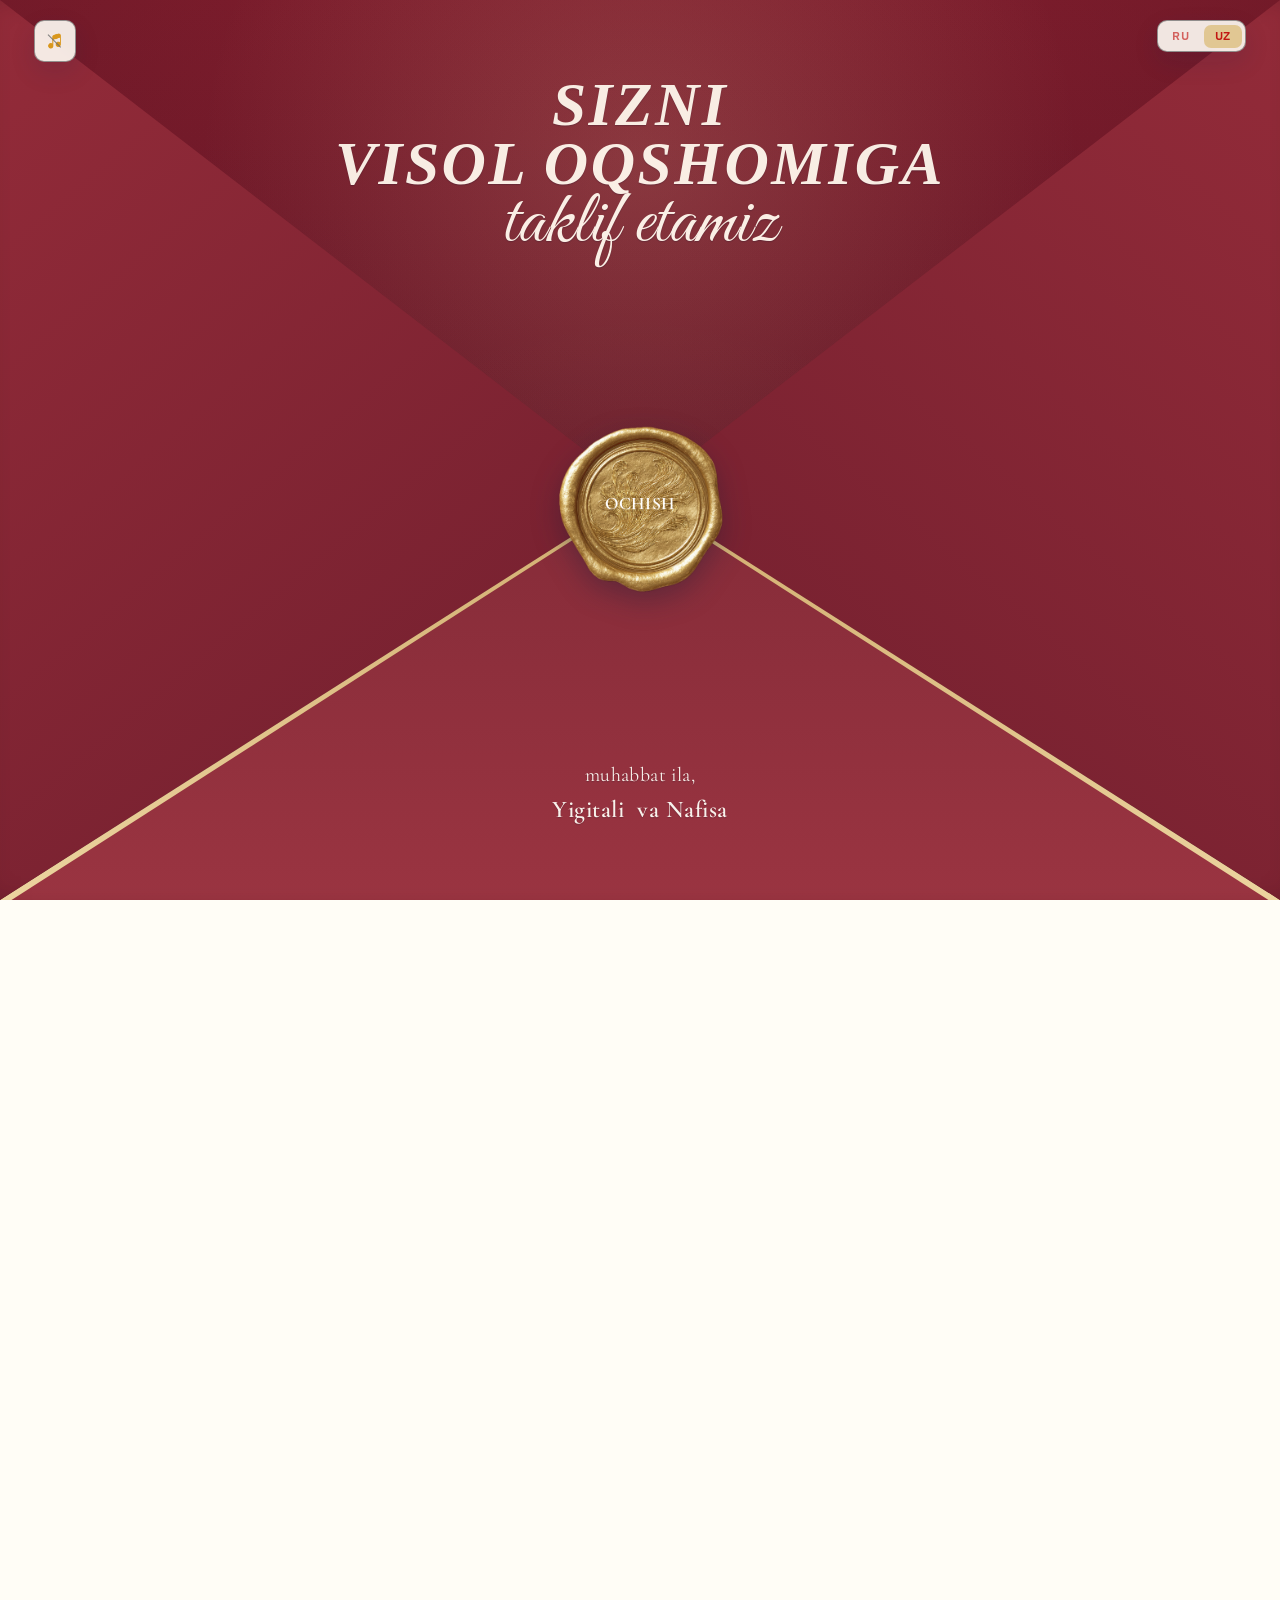
==== commit d3653afb: "ready for deploy" ====
--- a/index.html
+++ b/index.html
@@ -2,22 +2,30 @@
 <head>
   <meta charset="UTF-8">
   <meta name="viewport" content="width=device-width, initial-scale=1.0">
-  <title>Muxammadjon va Dilsora | To'y taklifnomasi</title>
-
-  <meta name="description" content="Muxammadjon va Dilsoraning 2026-yil 19-maydagi to'y taklifnomasi.">
+  <title>Yigitali va Nafisa | To'y taklifnomasi</title>
+
+  <meta name="description" content="Yigitali va Nafisaning 2026-yil 21-maydagi to'y taklifnomasi.">
 
   <!-- Open Graph / Facebook -->
   <meta property="og:type" content="website">
-  <meta property="og:url" content="https://muxammadjon-va-dilsora.vercel.app/">
-  <meta property="og:title" content="Muxammadjon & Dilsora | 19.05.2026">
-  <meta property="og:description" content="Visol oqshomimizga lutfan taklif etamiz. Baxtli kunimizda aziz mehmonimiz bo'ling!">
-  <meta property="og:image" content="https://muxammadjon-va-dilsora.vercel.app/images/preview.png">
+  <meta property="og:url" content="https://Yigitali-va-Nafisa.vercel.app/">
+
+  <!-- This Title will appear BOLD and LOUD -->
+  <meta property="og:title" content=" Yigitali & Nafisa | 21.06.2026 💍">
+
+  <!-- Description with visual spacers for better readability -->
+  <meta property="og:description" content="✨ VISOL OQSHOMI ✨ — Sizni baxtli kunimizda aziz mehmonimiz bo'lishga lutfan taklif etamiz!">
+
+  <meta property="og:image" content="https://Yigitali-va-Nafisa.vercel.app/images/preview.png">
+  <meta property="og:image:width" content="1200">
+  <meta property="og:image:height" content="630">
 
   <!-- Twitter -->
   <meta name="twitter:card" content="summary_large_image">
-  <meta name="twitter:title" content="Muxammadjon & Dilsora | 19.05.2026">
-  <meta name="twitter:description" content="Visol oqshomimizga lutfan taklif etamiz. Baxtli kunimizda aziz mehmonimiz bo'ling!">
-  <meta name="twitter:image" content="https://muxammadjon-va-dilsora.vercel.app/images/preview.png">
+  <meta name="twitter:title" content=" Yigitali & Nafisa | 21.06.2026 💍">
+  <meta name="twitter:description" content="✨ VISOL OQSHOMI ✨ — Sizni baxtli kunimizda aziz mehmonimiz bo'lishga lutfan taklif etamiz!">
+  <meta name="twitter:image" content="https://Yigitali-va-Nafisa.vercel.app/images/preview.png">
+
 
   <!-- Font va Stillar (O'zgartirilmasin) -->
   <link rel="preconnect" href="https://fonts.googleapis.com">
@@ -61,7 +69,7 @@
       <div class="flap flap-bottom">
         <p class="flap-signature">
           <span data-i18n="withLove">muhabbat ila,</span><br>
-          <strong data-i18n="signatureNames">Muxammadjon&#160;va&#160;Dilsora</strong>
+          <strong data-i18n="signatureNames">Yigitali&#160;va&#160;Nafisa</strong>
         </p>
       </div>
 
@@ -82,9 +90,9 @@
           <img class="heritage-horn heritage-horn--right" src="./images/musicInstrument.png" alt="">
         </div>
         <p class="ornament-names heritage-names" data-i18n-html="ornamentNames" style="--ornament-name-fit-scale: 1;">
-          <span class="ornament-name-line" style="--line-fit-scale: 0.896;">Muxammadjon</span><span
+          <span class="ornament-name-line" style="--line-fit-scale: 0.896;">Yigitali</span><span
             class="ornament-name-amp">va</span><span class="ornament-name-line"
-            style="--line-fit-scale: 0.896;">Dilsora</span></p>
+            style="--line-fit-scale: 0.896;">Nafisa</span></p>
         <img class="heritage-couple" src="./images/couple.png" alt="" aria-hidden="true">
       </article>
 
@@ -111,7 +119,7 @@
       </div>
 
       <section class="calendar-section reveal" aria-label="To'y sanasi" data-i18n-attr="aria-label:ariaWeddingDate">
-        <div class="calendar" role="img" aria-label="2026-yil May kalendari, 19-may belgilangan"
+        <div class="calendar" role="img" aria-label="2026-yil May kalendari, 21-may belgilangan"
           data-i18n-attr="aria-label:ariaCalendar">
           <div class="calendar-head">
             <span data-i18n="calendarMonth">May, 2026</span>
@@ -128,15 +136,15 @@
           </div>
 
           <div class="calendar-grid days">
+            <span>15</span>
+            <span>16</span>
+            <span>17</span>
             <span>18</span>
+            <span>19</span>
+            <span>20</span>
             <div class="heart-cell" aria-label="To'y kuni" data-i18n-attr="aria-label:ariaWeddingDay">
-              <span class="heart-day"><span>19</span></span>
-            </div>
-            <span>20</span>
-            <span>21</span>
-            <span>22</span>
-            <span>23</span>
-            <span>24</span>
+              <span class="heart-day"><span>21</span></span>
+            </div>
           </div>
         </div>
       </section>
@@ -144,16 +152,16 @@
       <section class="location-section reveal" aria-label="To'yxona manzili"
         data-i18n-attr="aria-label:ariaVenueDetails">
         <h2 class="location-title" data-i18n="locationTitle">To'y manzili</h2>
-        <p class="venue-name" data-i18n="venueName">Otajon ota</p>
-        <p class="venue-address" data-i18n="venueAddress">Qorako'l tumani</p>
-        <p class="venue-address" data-i18n="venueAddresstuman">Qorako'l tumani</p>
+        <p class="venue-name" data-i18n="venueName">Bozorobod to'yxonasi</p>
+        <p class="venue-address" data-i18n="venueAddress">Peshku tumani</p>
+        <p class="venue-address" data-i18n="venueAddresstuman">Peshku tumani</p>
         <div class="map-links">
           <a class="map-link"
-            href="https://yandex.uz/maps/192405/karakul/?l=sat%2Cskl&ll=63.840617%2C39.514864&mode=search&sll=63.840251%2C39.513702&text=39.513702%2C63.840251&z=17"
+            href="https://yandex.uz/maps/-/CPd5uLki"
             target="_blank" rel="noopener noreferrer">
             <span data-i18n="mapLinkYandex">Yandex Xarita</span>
           </a>
-          <a class="map-link" href="https://maps.app.goo.gl/f39A5SToiLH3HTyYA" target="_blank"
+          <a class="map-link" href="https://maps.app.goo.gl/ygJAYnfaZjRHJm4U7" target="_blank"
             rel="noopener noreferrer">
             <span data-i18n="mapLinkGoogle">Google Xarita</span>
           </a>
@@ -163,22 +171,28 @@
       <section class="countdown-section reveal" aria-label="Orqaga sanoq" data-i18n-attr="aria-label:ariaCountdown">
         <h2 data-i18n="countdownTitle">Har lahzani sanayapmiz</h2>
 
-        <div class="countdown" id="countdown" role="timer" aria-live="polite">
-          <div class="time-unit">
-            <span id="days">10</span>
-            <small data-i18n="unitDays">Kun</small>
-          </div>
-          <div class="time-unit">
-            <span id="hours">06</span>
-            <small data-i18n="unitHours">Soat</small>
-          </div>
-          <div class="time-unit">
-            <span id="minutes">06</span>
-            <small data-i18n="unitMinutes">Daqiqa</small>
-          </div>
-          <div class="time-unit">
-            <span id="seconds">27</span>
-            <small data-i18n="unitSeconds">Soniya</small>
+        <div class="countdown-wrapper" id="countdownWrapper">
+          <div class="countdown" id="countdown" role="timer" aria-live="polite">
+            <div class="time-unit">
+              <span id="days">10</span>
+              <small data-i18n="unitDays">Kun</small>
+            </div>
+            <div class="time-unit">
+              <span id="hours">06</span>
+              <small data-i18n="unitHours">Soat</small>
+            </div>
+            <div class="time-unit">
+              <span id="minutes">06</span>
+              <small data-i18n="unitMinutes">Daqiqa</small>
+            </div>
+            <div class="time-unit">
+              <span id="seconds">27</span>
+              <small data-i18n="unitSeconds">Soniya</small>
+            </div>
+          </div>
+          
+          <div class="countdown-static" id="countdownStatic" aria-hidden="true">
+            <span data-i18n="staticWeddingDate">21 Iyun 2026</span>
           </div>
         </div>
 
@@ -191,7 +205,7 @@
       by
       <a class="invite-credit-link" href="https://www.instagram.com/muhammadjon_gofurov_/" target="_blank"
         rel="noopener noreferrer" aria-label="Xushnudbek bot">
-        Esanovlar oilasi
+        Xushnudbek
       </a>
     </footer>
   </main>
--- a/styles/styles.css
+++ b/styles/styles.css
@@ -447,11 +447,11 @@
 
 .flap-signature strong {
   display: block;
-  font-family: var(--font-heading);
-  font-size: clamp(1.5rem, 3.2vw, 2.7rem);
-  font-weight: 700;
+  font-family: var(--font-script);
+  font-size: clamp(2.5rem, 5.5vw, 4rem);
+  font-weight: 400;
   letter-spacing: 0.04em;
-  text-transform: uppercase;
+  text-transform: none;
   white-space: nowrap;
 }
 
@@ -743,10 +743,10 @@
   white-space: normal;
   overflow-wrap: anywhere;
   text-wrap: balance;
-  font-family: var(--font-script);
-  font-size: clamp(3.9rem, 11.6vw, 9.1rem);
-  font-weight: 400;
-  line-height: 0.9;
+  font-family: var(--font-heading);
+  font-size: clamp(2.5rem, 7vw, 4.5rem);
+  font-weight: 600;
+  line-height: 1.1;
   letter-spacing: 0.012em;
 }
 
@@ -2463,14 +2463,14 @@
 
 .heritage-names .ornament-name-amp {
   display: block;
-  margin: 0;
+  margin: clamp(0.2rem, 0.8vw, 0.4rem) 0;
   color: #aa1410;
-  font-family: var(--font-serif);
-  font-size: clamp(1.05rem, 2vw, 1.62rem);
-  font-weight: 600;
+  font-family: var(--font-script);
+  font-size: clamp(2.2rem, 5vw, 3.5rem);
+  font-weight: 400;
   line-height: 1;
   letter-spacing: 0.02em;
-  text-transform: lowercase;
+  text-transform: none;
 }
 
 .heritage-couple {
@@ -3114,6 +3114,54 @@
   }
 }
 
+/* Countdown Wrapper and Static Date */
+.countdown-wrapper {
+  position: relative;
+  display: flex;
+  justify-content: center;
+  align-items: center;
+  min-height: clamp(80px, 15vw, 120px);
+  width: 100%;
+  perspective: 1000px;
+}
+
+.countdown {
+  transition: transform 0.8s cubic-bezier(0.34, 1.56, 0.64, 1), opacity 0.8s ease, visibility 0.8s ease;
+  opacity: 1;
+  visibility: visible;
+  transform: rotateX(0deg) translateY(0);
+  transform-origin: center center -40px;
+}
+
+.countdown.hide-state {
+  opacity: 0;
+  visibility: hidden;
+  transform: rotateX(90deg) translateY(-40px);
+  position: absolute;
+}
+
+.countdown-static {
+  position: absolute;
+  transition: transform 0.8s cubic-bezier(0.34, 1.56, 0.64, 1), opacity 0.8s ease, visibility 0.8s ease;
+  opacity: 0;
+  visibility: hidden;
+  transform: rotateX(-90deg) translateY(40px);
+  transform-origin: center center -40px;
+  font-family: var(--font-heading);
+  font-size: clamp(2.5rem, 6vw, 4.2rem);
+  font-weight: 500;
+  color: var(--ink-red);
+  letter-spacing: 0.04em;
+  white-space: nowrap;
+}
+
+.countdown-static.show-state {
+  opacity: 1;
+  visibility: visible;
+  transform: rotateX(0deg) translateY(0);
+  position: relative;
+}
+
 @media (prefers-reduced-motion: reduce) {
   *,
   *::before,
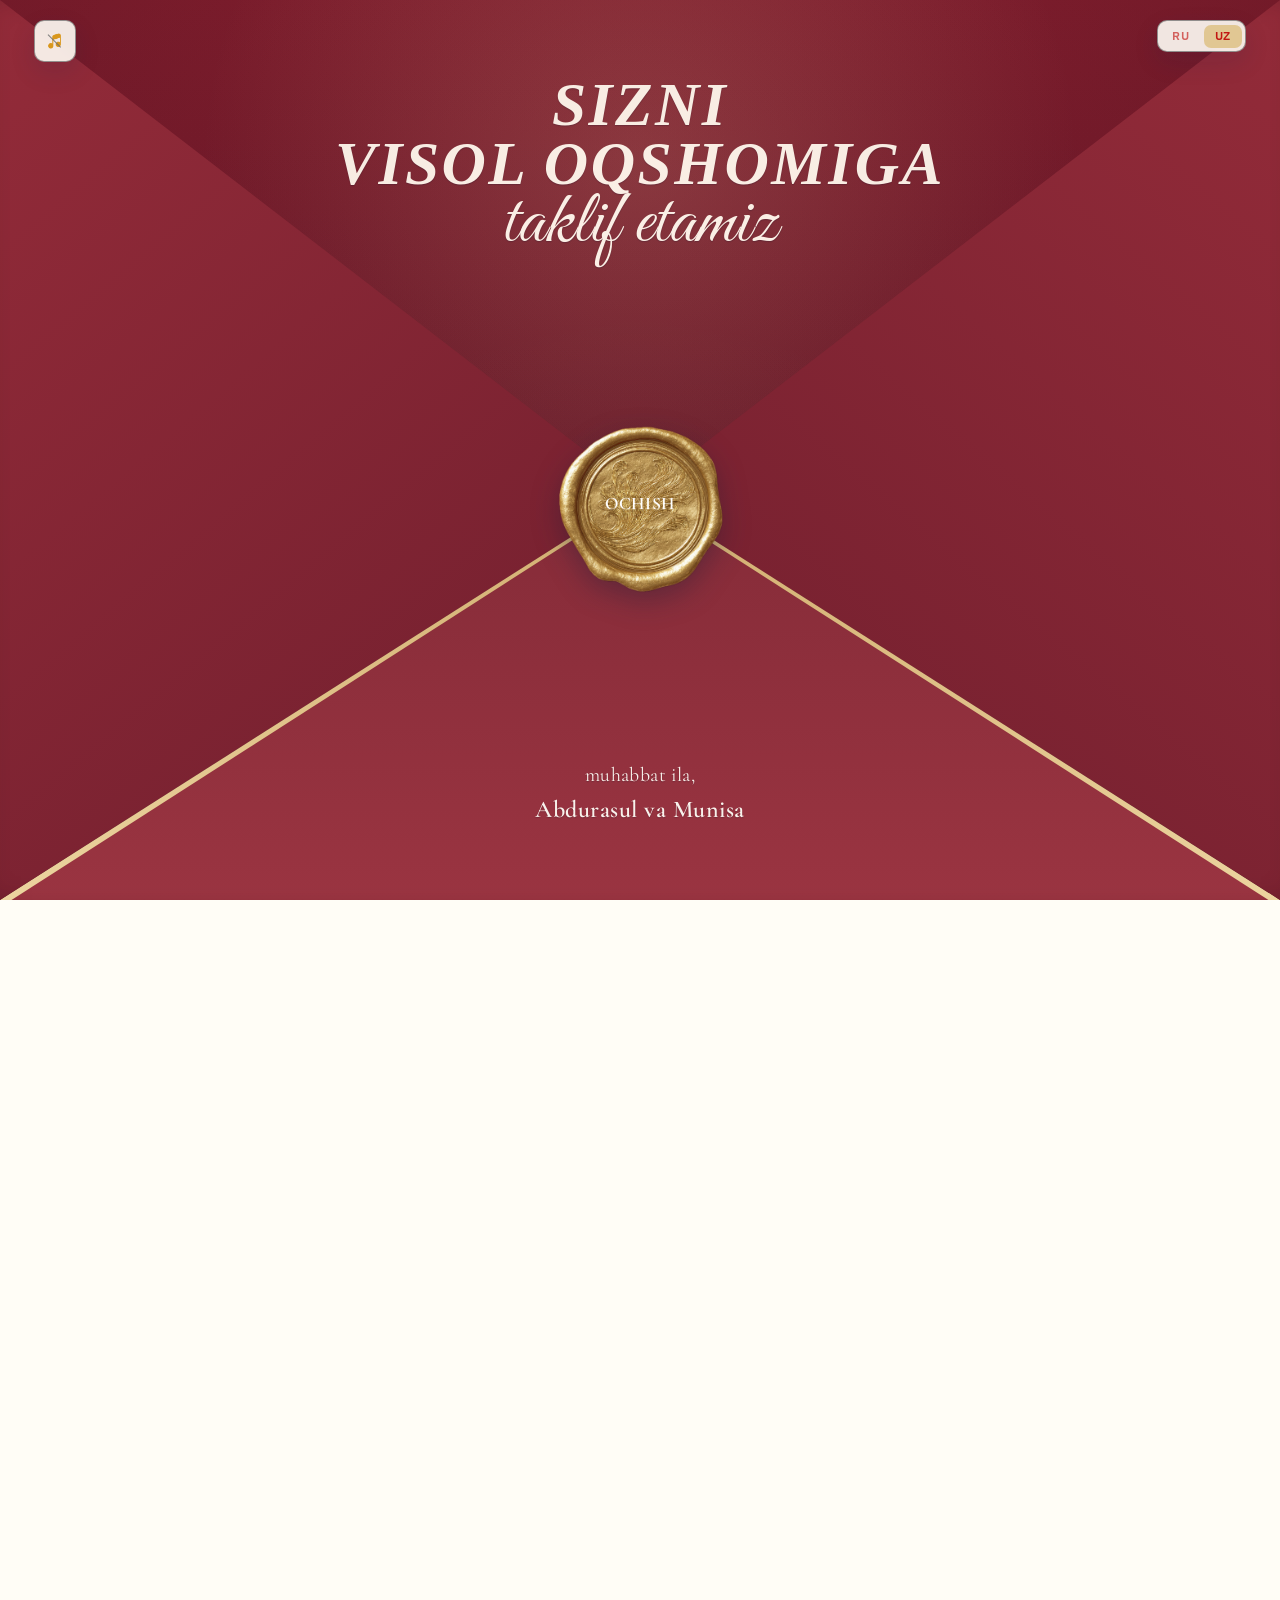
==== commit 7b87a327: "Update wedding details: Munisa & Abdurasul (15.12.2026)" ====
--- a/index.html
+++ b/index.html
@@ -2,29 +2,29 @@
 <head>
   <meta charset="UTF-8">
   <meta name="viewport" content="width=device-width, initial-scale=1.0">
-  <title>Yigitali va Nafisa | To'y taklifnomasi</title>
-
-  <meta name="description" content="Yigitali va Nafisaning 2026-yil 21-maydagi to'y taklifnomasi.">
+  <title>Abdurasul va Munisa | To'y taklifnomasi</title>
+
+  <meta name="description" content="Abdurasul va Munisaning 2026-yil 15-dekabrdagi to'y taklifnomasi.">
 
   <!-- Open Graph / Facebook -->
   <meta property="og:type" content="website">
-  <meta property="og:url" content="https://Yigitali-va-Nafisa.vercel.app/">
+  <meta property="og:url" content="https://abdurasul-va-munisa.up.railway.app/">
 
   <!-- This Title will appear BOLD and LOUD -->
-  <meta property="og:title" content=" Yigitali & Nafisa | 21.06.2026 💍">
+  <meta property="og:title" content=" Abdurasul & Munisa | 15.12.2026 💍">
 
   <!-- Description with visual spacers for better readability -->
   <meta property="og:description" content="✨ VISOL OQSHOMI ✨ — Sizni baxtli kunimizda aziz mehmonimiz bo'lishga lutfan taklif etamiz!">
 
-  <meta property="og:image" content="https://Yigitali-va-Nafisa.vercel.app/images/preview.png">
+  <meta property="og:image" content="https://abdurasul-va-munisa.up.railway.app/images/preview.png">
   <meta property="og:image:width" content="1200">
   <meta property="og:image:height" content="630">
 
   <!-- Twitter -->
   <meta name="twitter:card" content="summary_large_image">
-  <meta name="twitter:title" content=" Yigitali & Nafisa | 21.06.2026 💍">
+  <meta name="twitter:title" content=" Abdurasul & Munisa | 15.12.2026 💍">
   <meta name="twitter:description" content="✨ VISOL OQSHOMI ✨ — Sizni baxtli kunimizda aziz mehmonimiz bo'lishga lutfan taklif etamiz!">
-  <meta name="twitter:image" content="https://Yigitali-va-Nafisa.vercel.app/images/preview.png">
+  <meta name="twitter:image" content="https://abdurasul-va-munisa.up.railway.app/images/preview.png">
 
 
   <!-- Font va Stillar (O'zgartirilmasin) -->
@@ -69,7 +69,7 @@
       <div class="flap flap-bottom">
         <p class="flap-signature">
           <span data-i18n="withLove">muhabbat ila,</span><br>
-          <strong data-i18n="signatureNames">Yigitali&#160;va&#160;Nafisa</strong>
+          <strong data-i18n="signatureNames">Abdurasul&#160;va&#160;Munisa</strong>
         </p>
       </div>
 
@@ -90,9 +90,9 @@
           <img class="heritage-horn heritage-horn--right" src="./images/musicInstrument.png" alt="">
         </div>
         <p class="ornament-names heritage-names" data-i18n-html="ornamentNames" style="--ornament-name-fit-scale: 1;">
-          <span class="ornament-name-line" style="--line-fit-scale: 0.896;">Yigitali</span><span
+          <span class="ornament-name-line" style="--line-fit-scale: 0.896;">Abdurasul</span><span
             class="ornament-name-amp">va</span><span class="ornament-name-line"
-            style="--line-fit-scale: 0.896;">Nafisa</span></p>
+            style="--line-fit-scale: 0.896;">Munisa</span></p>
         <img class="heritage-couple" src="./images/couple.png" alt="" aria-hidden="true">
       </article>
 
@@ -119,10 +119,10 @@
       </div>
 
       <section class="calendar-section reveal" aria-label="To'y sanasi" data-i18n-attr="aria-label:ariaWeddingDate">
-        <div class="calendar" role="img" aria-label="2026-yil May kalendari, 21-may belgilangan"
+        <div class="calendar" role="img" aria-label="2026-yil Dekabr kalendari, 15-dekabr belgilangan"
           data-i18n-attr="aria-label:ariaCalendar">
           <div class="calendar-head">
-            <span data-i18n="calendarMonth">May, 2026</span>
+            <span data-i18n="calendarMonth">Dekabr, 2026</span>
           </div>
 
           <div class="calendar-grid week-days">
@@ -136,15 +136,15 @@
           </div>
 
           <div class="calendar-grid days">
-            <span>15</span>
+            <span>14</span>
+            <div class="heart-cell" aria-label="To'y kuni" data-i18n-attr="aria-label:ariaWeddingDay">
+              <span class="heart-day"><span>15</span></span>
+            </div>
             <span>16</span>
             <span>17</span>
             <span>18</span>
             <span>19</span>
             <span>20</span>
-            <div class="heart-cell" aria-label="To'y kuni" data-i18n-attr="aria-label:ariaWeddingDay">
-              <span class="heart-day"><span>21</span></span>
-            </div>
           </div>
         </div>
       </section>
@@ -152,16 +152,16 @@
       <section class="location-section reveal" aria-label="To'yxona manzili"
         data-i18n-attr="aria-label:ariaVenueDetails">
         <h2 class="location-title" data-i18n="locationTitle">To'y manzili</h2>
-        <p class="venue-name" data-i18n="venueName">Bozorobod to'yxonasi</p>
-        <p class="venue-address" data-i18n="venueAddress">Peshku tumani</p>
-        <p class="venue-address" data-i18n="venueAddresstuman">Peshku tumani</p>
+        <p class="venue-name" data-i18n="venueName">Oq saroy to'yxonasi</p>
+        <p class="venue-address" data-i18n="venueAddress">Buxoro viloyati, Peshku tumani</p>
+        <p class="venue-address" data-i18n="venueAddresstuman">Mo'ljal: Peshku futbol stadionidan keyin</p>
         <div class="map-links">
           <a class="map-link"
-            href="https://yandex.uz/maps/-/CPd5uLki"
+            href="https://yandex.uz/maps/-/CXWMADLt"
             target="_blank" rel="noopener noreferrer">
             <span data-i18n="mapLinkYandex">Yandex Xarita</span>
           </a>
-          <a class="map-link" href="https://maps.app.goo.gl/ygJAYnfaZjRHJm4U7" target="_blank"
+          <a class="map-link" href="https://maps.app.goo.gl/6Xey7d41LYSPfh817" target="_blank"
             rel="noopener noreferrer">
             <span data-i18n="mapLinkGoogle">Google Xarita</span>
           </a>
@@ -192,7 +192,7 @@
           </div>
           
           <div class="countdown-static" id="countdownStatic" aria-hidden="true">
-            <span data-i18n="staticWeddingDate">21 Iyun 2026</span>
+            <span data-i18n="staticWeddingDate">15 Dekabr 2026</span>
           </div>
         </div>
 
